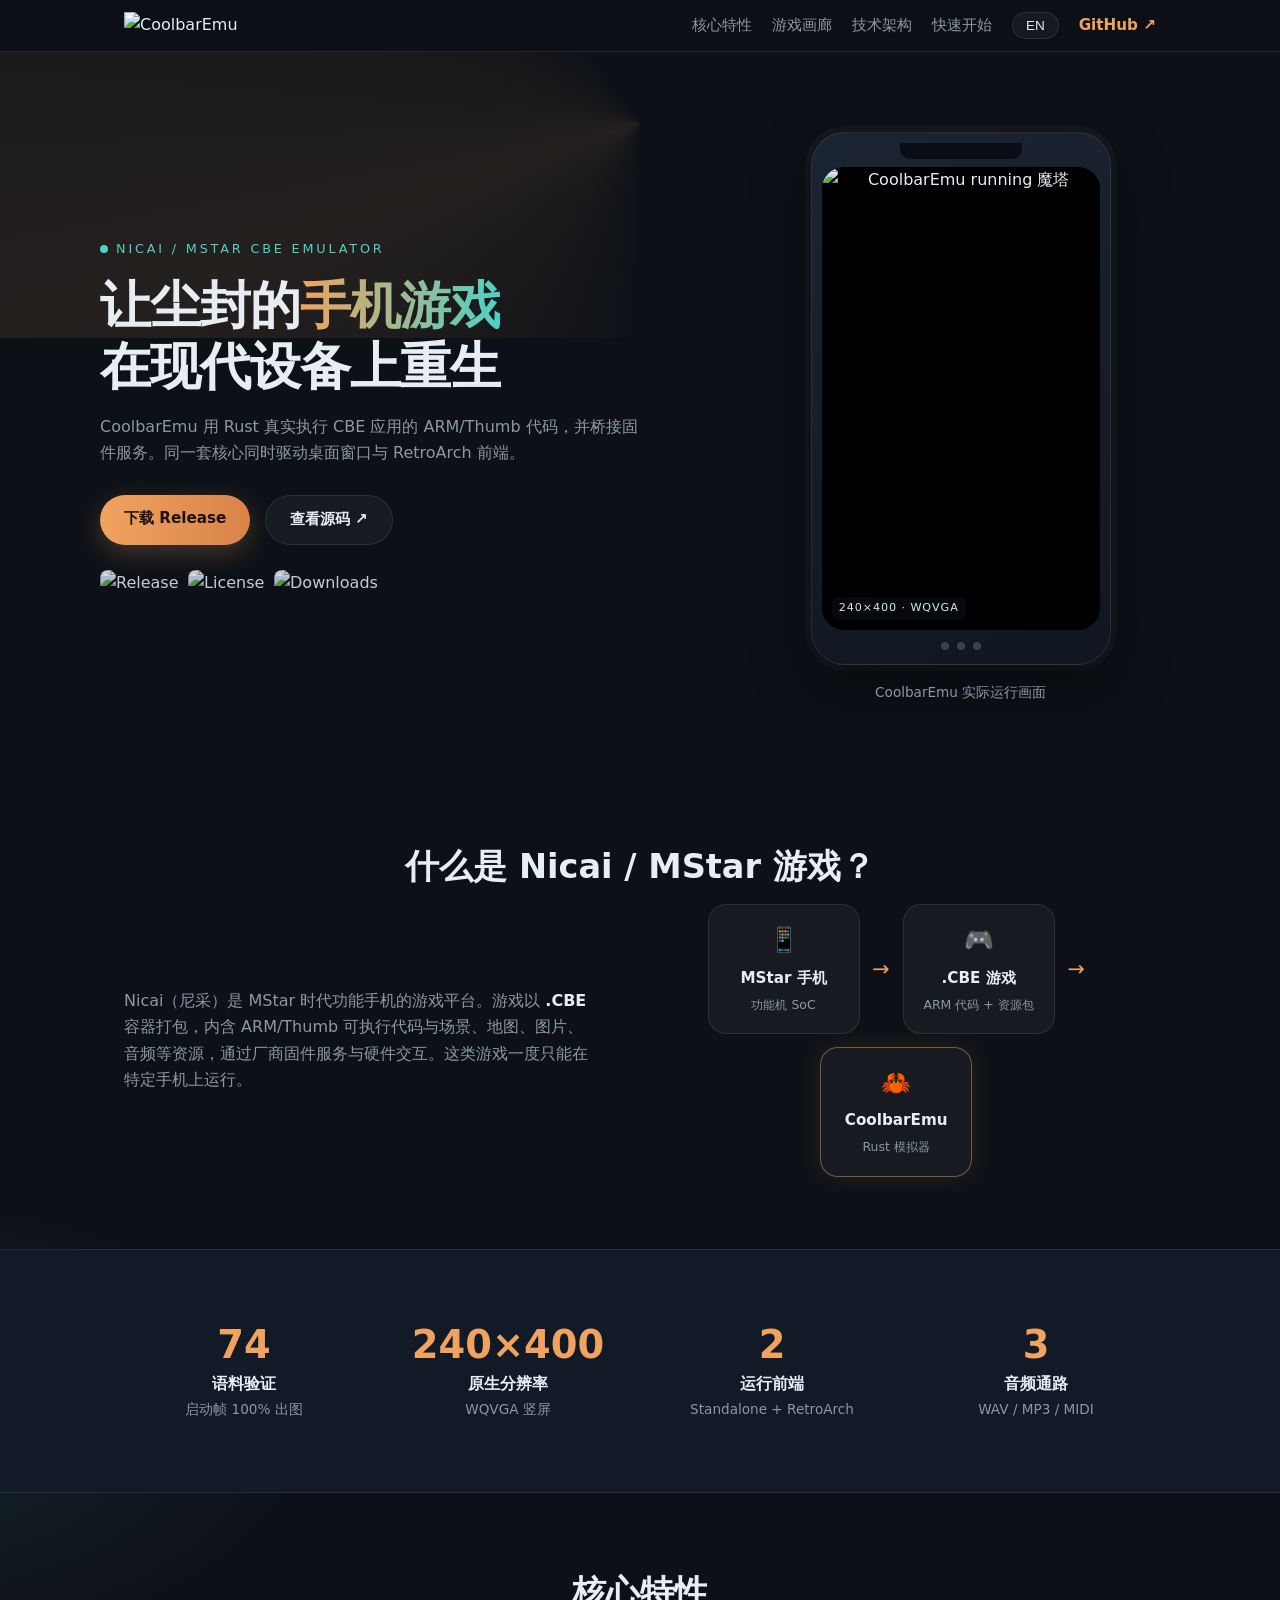
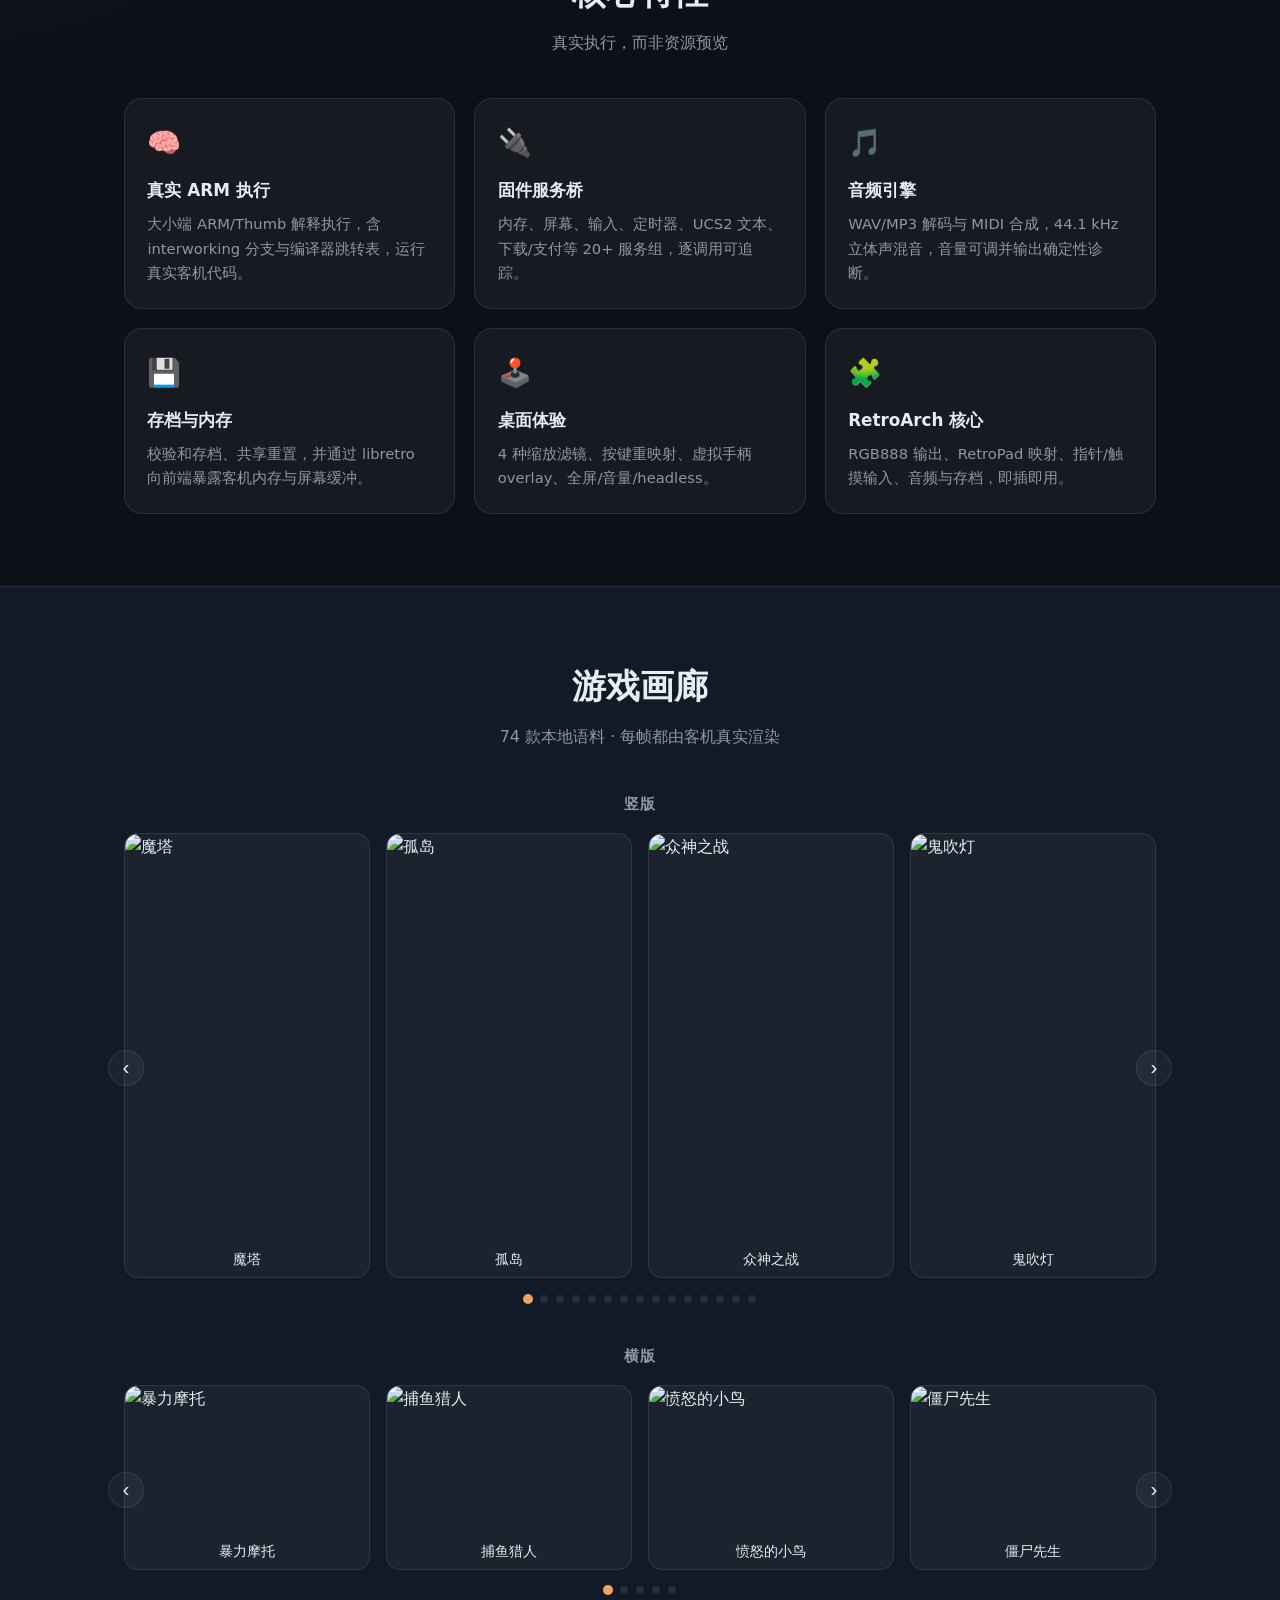
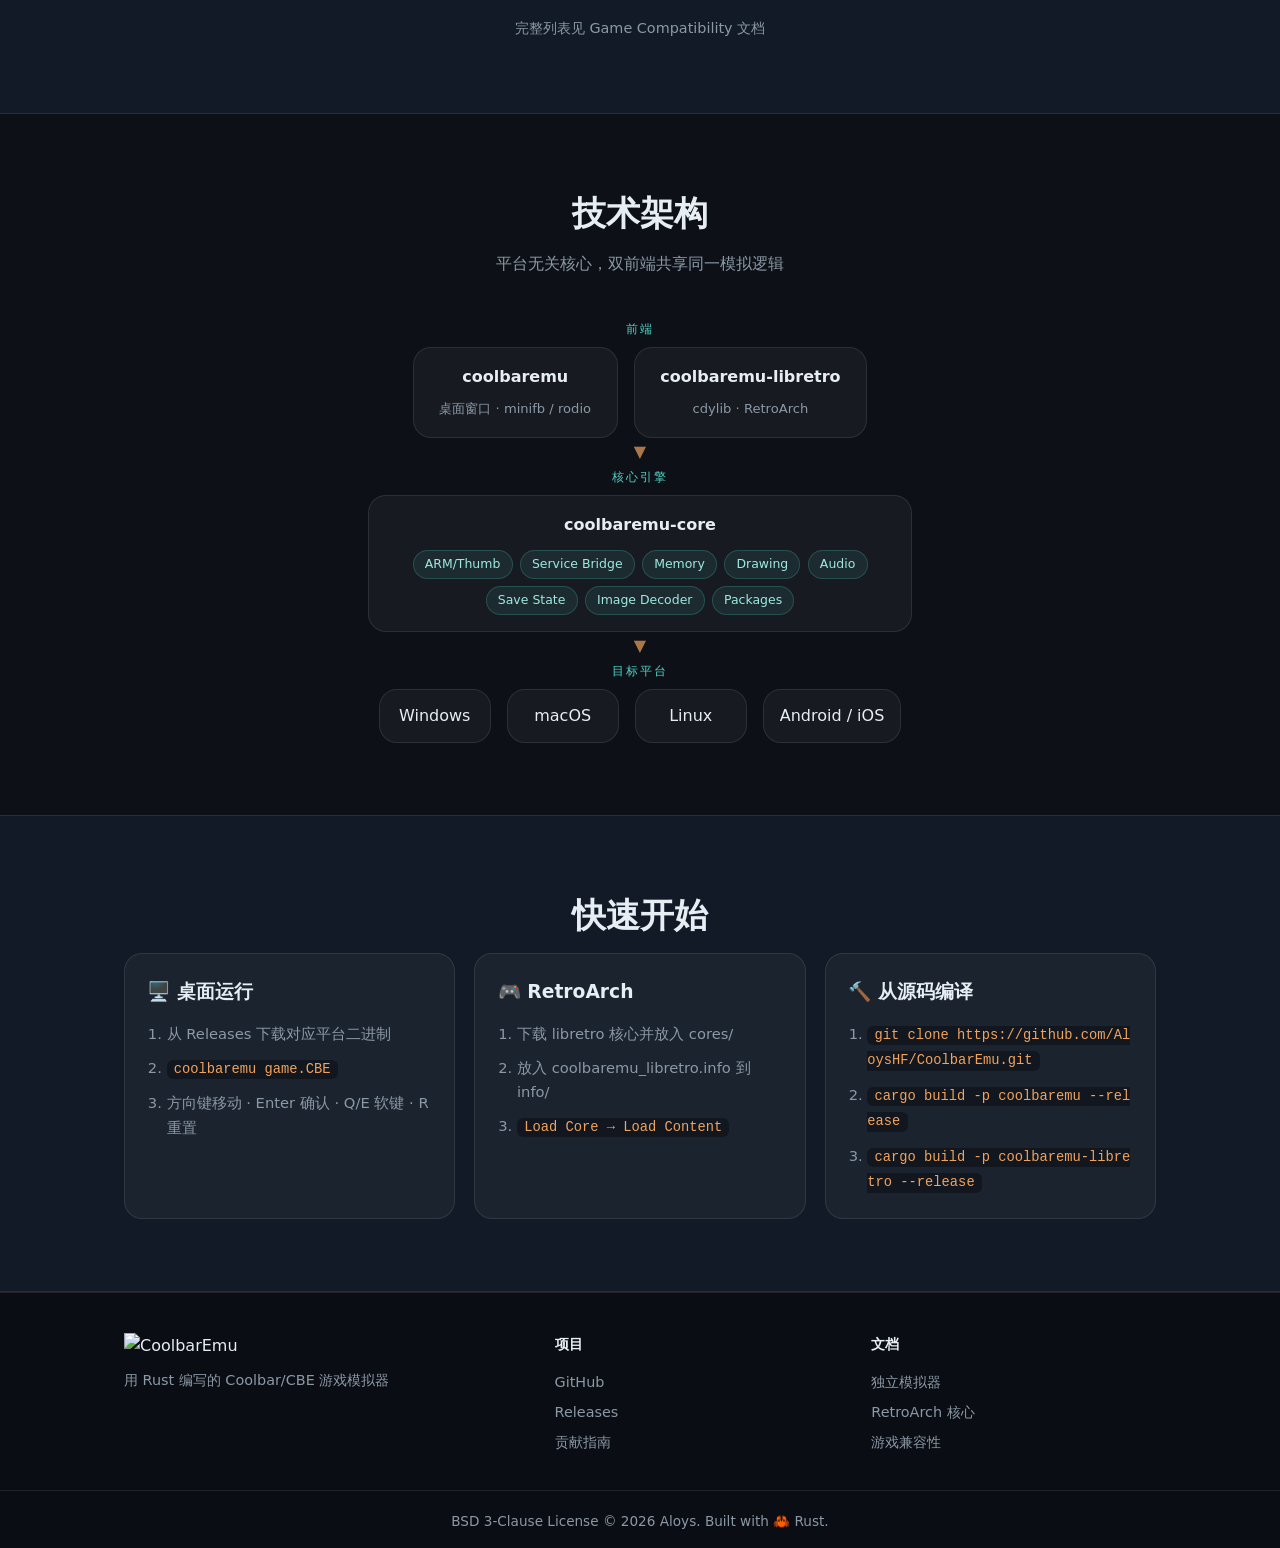
==== site/index.html @ 6c8d3f34 "Rename emulator crates, runtime identifiers and build artifacts" ====
<!DOCTYPE html>
<html lang="zh-CN">
<head>
  <meta charset="UTF-8">
  <meta name="viewport" content="width=device-width, initial-scale=1.0">
  <title>CoolbarEmu — 让 MStar 手机游戏在桌面重生</title>
  <meta name="description" content="用 Rust 编写的 Coolbar/CBE 手机游戏模拟器，真实执行 ARM/Thumb 客机代码，支持 74 款本地语料、双前端与音频。">
  <link rel="icon" type="image/png" href="res/logo.png">
  <link rel="stylesheet" href="css/style.css">
</head>
<body>

  <!-- ====== NAV ====== -->
  <nav id="navbar">
    <div class="nav-inner">
      <a href="#top" class="nav-brand">
        <img src="res/logo-banner.png" alt="CoolbarEmu" height="28">
      </a>
      <div class="nav-links">
        <a href="#features" data-i18n="nav.features">核心特性</a>
        <a href="#gallery" data-i18n="nav.gallery">游戏画廊</a>
        <a href="#architecture" data-i18n="nav.arch">技术架构</a>
        <a href="#quickstart" data-i18n="nav.quickstart">快速开始</a>
        <button id="lang-toggle" class="lang-toggle" aria-label="Switch language">EN</button>
        <a class="nav-github" href="https://github.com/AloysHF/CoolbarEmu" target="_blank" rel="noopener">GitHub ↗</a>
      </div>
      <button class="nav-burger" aria-label="Toggle menu"><span></span><span></span></button>
    </div>
  </nav>

  <!-- ====== HERO ====== -->
  <section id="top" class="hero">
    <div class="hero-glow" aria-hidden="true"></div>
    <div class="hero-grid">
      <div class="hero-copy">
        <p class="eyebrow"><span class="pulse"></span> NICAI / MSTAR CBE EMULATOR</p>
        <h1 data-i18n="hero.title">让尘封的<span class="accent">手机游戏</span><br>在现代设备上重生</h1>
        <p class="lead" data-i18n="hero.lead">
          CoolbarEmu 用 Rust 真实执行 CBE 应用的 ARM/Thumb 代码，并桥接固件服务。
          同一套核心同时驱动桌面窗口与 RetroArch 前端。
        </p>
        <div class="hero-actions">
          <a class="button primary" href="https://github.com/AloysHF/CoolbarEmu/releases/latest" target="_blank" rel="noopener" data-i18n="hero.download">下载 Release</a>
          <a class="button secondary" href="https://github.com/AloysHF/CoolbarEmu" target="_blank" rel="noopener" data-i18n="hero.source">查看源码 ↗</a>
        </div>
        <div class="hero-badges">
          <img src="https://img.shields.io/github/v/release/AloysHF/CoolbarEmu?style=for-the-badge" alt="Release">
          <img src="https://img.shields.io/badge/license-BSD%203--Clause-blue?style=for-the-badge" alt="License">
          <img src="https://img.shields.io/github/downloads/AloysHF/CoolbarEmu/total?style=for-the-badge&label=downloads" alt="Downloads">
        </div>
      </div>
      <div class="hero-phone" aria-label="Emulator screenshot">
        <div class="phone-shell">
          <div class="phone-notch"></div>
          <div class="phone-screen">
            <img id="hero-shot" src="" alt="CoolbarEmu running a game">
            <span class="screen-tag">240×400 · WQVGA</span>
          </div>
          <div class="phone-keys"><i></i><i></i><i></i></div>
        </div>
        <p class="phone-note" data-i18n="hero.note">CoolbarEmu 实际运行画面</p>
      </div>
    </div>
  </section>

  <!-- ====== ABOUT ====== -->
  <section id="about" class="section">
    <div class="container">
      <h2 class="section-title" data-i18n="about.title">什么是 Nicai / MStar 游戏？</h2>
      <div class="about-grid">
        <p class="about-text" data-i18n="about.p1">
          Nicai（尼采）是 MStar 时代功能手机的游戏平台。游戏以 <strong>.CBE</strong>
          容器打包，内含 ARM/Thumb 可执行代码与场景、地图、图片、音频等资源，
          通过厂商固件服务与硬件交互。这类游戏一度只能在特定手机上运行。
        </p>
        <div class="about-flow">
          <div class="flow-node"><span>📱</span><b>MStar 手机</b><small>功能机 SoC</small></div>
          <div class="flow-arrow">→</div>
          <div class="flow-node"><span>🎮</span><b>.CBE 游戏</b><small>ARM 代码 + 资源包</small></div>
          <div class="flow-arrow">→</div>
          <div class="flow-node highlight"><span>🦀</span><b>CoolbarEmu</b><small>Rust 模拟器</small></div>
        </div>
      </div>
    </div>
  </section>

  <!-- ====== STATS ====== -->
  <section id="stats" class="section section-alt">
    <div class="container stats-grid">
      <div class="stat">
        <div class="stat-num" data-count="74">0</div>
        <div class="stat-label" data-i18n="stats.games">语料验证</div>
        <div class="stat-sub" data-i18n="stats.gamesSub">启动帧 100% 出图</div>
      </div>
      <div class="stat">
        <div class="stat-num" data-count="240" data-suffix="×400">0</div>
        <div class="stat-label" data-i18n="stats.display">原生分辨率</div>
        <div class="stat-sub" data-i18n="stats.displaySub">WQVGA 竖屏</div>
      </div>
      <div class="stat">
        <div class="stat-num" data-count="2">0</div>
        <div class="stat-label" data-i18n="stats.frontends">运行前端</div>
        <div class="stat-sub" data-i18n="stats.frontendsSub">Standalone + RetroArch</div>
      </div>
      <div class="stat">
        <div class="stat-num" data-count="3">0</div>
        <div class="stat-label" data-i18n="stats.audio">音频通路</div>
        <div class="stat-sub" data-i18n="stats.audioSub">WAV / MP3 / MIDI</div>
      </div>
    </div>
  </section>

  <!-- ====== FEATURES ====== -->
  <section id="features" class="section">
    <div class="container">
      <h2 class="section-title" data-i18n="features.title">核心特性</h2>
      <p class="section-sub" data-i18n="features.sub">真实执行，而非资源预览</p>
      <div class="features-grid">
        <article class="feature-card">
          <div class="feature-icon">🧠</div>
          <h3 data-i18n="features.cpu">真实 ARM 执行</h3>
          <p data-i18n="features.cpuDesc">大小端 ARM/Thumb 解释执行，含 interworking 分支与编译器跳转表，运行真实客机代码。</p>
        </article>
        <article class="feature-card">
          <div class="feature-icon">🔌</div>
          <h3 data-i18n="features.bridge">固件服务桥</h3>
          <p data-i18n="features.bridgeDesc">内存、屏幕、输入、定时器、UCS2 文本、下载/支付等 20+ 服务组，逐调用可追踪。</p>
        </article>
        <article class="feature-card">
          <div class="feature-icon">🎵</div>
          <h3 data-i18n="features.audio">音频引擎</h3>
          <p data-i18n="features.audioDesc">WAV/MP3 解码与 MIDI 合成，44.1 kHz 立体声混音，音量可调并输出确定性诊断。</p>
        </article>
        <article class="feature-card">
          <div class="feature-icon">💾</div>
          <h3 data-i18n="features.savestate">存档与内存</h3>
          <p data-i18n="features.savestateDesc">校验和存档、共享重置，并通过 libretro 向前端暴露客机内存与屏幕缓冲。</p>
        </article>
        <article class="feature-card">
          <div class="feature-icon">🕹️</div>
          <h3 data-i18n="features.frontend">桌面体验</h3>
          <p data-i18n="features.frontendDesc">4 种缩放滤镜、按键重映射、虚拟手柄 overlay、全屏/音量/headless。</p>
        </article>
        <article class="feature-card">
          <div class="feature-icon">🧩</div>
          <h3 data-i18n="features.libretro">RetroArch 核心</h3>
          <p data-i18n="features.libretroDesc">RGB888 输出、RetroPad 映射、指针/触摸输入、音频与存档，即插即用。</p>
        </article>
      </div>
    </div>
  </section>

  <!-- ====== GALLERY ====== -->
  <section id="gallery" class="section section-alt">
    <div class="container">
      <h2 class="section-title" data-i18n="gallery.title">游戏画廊</h2>
      <p class="section-sub" data-i18n="gallery.sub">74 款本地语料 · 每帧都由客机真实渲染</p>
      <div id="gallery-grid" class="gallery-groups"></div>
      <p class="gallery-more" data-i18n="gallery.more">完整列表见 Game Compatibility 文档</p>
    </div>
  </section>

  <!-- ====== ARCHITECTURE ====== -->
  <section id="architecture" class="section">
    <div class="container">
      <h2 class="section-title" data-i18n="arch.title">技术架构</h2>
      <p class="section-sub" data-i18n="arch.sub">平台无关核心，双前端共享同一模拟逻辑</p>
      <div class="arch-diagram">
        <div class="arch-layer">
          <div class="arch-label" data-i18n="arch.frontends">前端</div>
          <div class="arch-boxes">
            <div class="arch-box"><strong>coolbaremu</strong><small data-i18n="arch.standalone">桌面窗口 · minifb / rodio</small></div>
            <div class="arch-box"><strong>coolbaremu-libretro</strong><small data-i18n="arch.libretro">cdylib · RetroArch</small></div>
          </div>
        </div>
        <div class="arch-connector">▼</div>
        <div class="arch-layer">
          <div class="arch-label" data-i18n="arch.core">核心引擎</div>
          <div class="arch-box core-box">
            <strong>coolbaremu-core</strong>
            <div class="core-modules">
              <span>ARM/Thumb</span><span>Service Bridge</span><span>Memory</span>
              <span>Drawing</span><span>Audio</span><span>Save State</span>
              <span>Image Decoder</span><span>Packages</span>
            </div>
          </div>
        </div>
        <div class="arch-connector">▼</div>
        <div class="arch-layer">
          <div class="arch-label" data-i18n="arch.platforms">目标平台</div>
          <div class="arch-boxes">
            <div class="arch-box small">Windows</div>
            <div class="arch-box small">macOS</div>
            <div class="arch-box small">Linux</div>
            <div class="arch-box small">Android / iOS</div>
          </div>
        </div>
      </div>
    </div>
  </section>

  <!-- ====== QUICKSTART ====== -->
  <section id="quickstart" class="section section-alt">
    <div class="container">
      <h2 class="section-title" data-i18n="qs.title">快速开始</h2>
      <div class="qs-grid">
        <article class="qs-card">
          <h3>🖥️ <span data-i18n="qs.standalone">桌面运行</span></h3>
          <ol>
            <li data-i18n="qs.s1">从 Releases 下载对应平台二进制</li>
            <li><code>coolbaremu game.CBE</code></li>
            <li data-i18n="qs.s3">方向键移动 · Enter 确认 · Q/E 软键 · R 重置</li>
          </ol>
        </article>
        <article class="qs-card">
          <h3>🎮 <span data-i18n="qs.retro">RetroArch</span></h3>
          <ol>
            <li data-i18n="qs.r1">下载 libretro 核心并放入 cores/</li>
            <li data-i18n="qs.r2">放入 coolbaremu_libretro.info 到 info/</li>
            <li><code>Load Core → Load Content</code></li>
          </ol>
        </article>
        <article class="qs-card">
          <h3>🔨 <span data-i18n="qs.build">从源码编译</span></h3>
          <ol>
            <li><code>git clone https://github.com/AloysHF/CoolbarEmu.git</code></li>
            <li><code>cargo build -p coolbaremu --release</code></li>
            <li><code>cargo build -p coolbaremu-libretro --release</code></li>
          </ol>
        </article>
      </div>
    </div>
  </section>

  <!-- ====== FOOTER ====== -->
  <footer>
    <div class="container footer-grid">
      <div class="footer-brand">
        <img src="res/logo-banner.png" alt="CoolbarEmu" height="28">
        <p data-i18n="footer.desc">用 Rust 编写的 Coolbar/CBE 游戏模拟器</p>
      </div>
      <div class="footer-col">
        <h4 data-i18n="footer.project">项目</h4>
        <a href="https://github.com/AloysHF/CoolbarEmu" target="_blank" rel="noopener">GitHub</a>
        <a href="https://github.com/AloysHF/CoolbarEmu/releases" target="_blank" rel="noopener">Releases</a>
        <a href="https://github.com/AloysHF/CoolbarEmu/blob/master/docs/CONTRIBUTING.md" target="_blank" rel="noopener" data-i18n="footer.contrib">贡献指南</a>
      </div>
      <div class="footer-col">
        <h4 data-i18n="footer.docs">文档</h4>
        <a href="https://github.com/AloysHF/CoolbarEmu/blob/master/docs/Standalone-Emulator.md" target="_blank" rel="noopener" data-i18n="footer.standalone">独立模拟器</a>
        <a href="https://github.com/AloysHF/CoolbarEmu/blob/master/docs/RetroArch-Core.md" target="_blank" rel="noopener" data-i18n="footer.retro">RetroArch 核心</a>
        <a href="https://github.com/AloysHF/CoolbarEmu/blob/master/docs/Game-Compatibility.md" target="_blank" rel="noopener" data-i18n="footer.gamelist">游戏兼容性</a>
      </div>
    </div>
    <div class="footer-bottom">
      <p>BSD 3-Clause License © 2026 Aloys. Built with 🦀 Rust.</p>
    </div>
  </footer>

  <script src="js/main.js"></script>
</body>
</html>
---- site/css/style.css ----
/* CoolbarEmu site — dark amber/teal glassmorphism theme. */

:root {
  --bg: #0d1117;
  --bg-alt: #111a26;
  --panel: rgba(255, 255, 255, 0.045);
  --panel-border: rgba(255, 255, 255, 0.09);
  --text: #e6edf3;
  --muted: #8b98a5;
  --amber: #f0a35e;
  --teal: #4fd1c5;
  --accent: var(--amber);
  --radius: 18px;
  --max: 1080px;
}

* {
  margin: 0;
  padding: 0;
  box-sizing: border-box;
}

html {
  scroll-behavior: smooth;
}

body {
  font-family: "Segoe UI", "PingFang SC", "Microsoft YaHei", system-ui, sans-serif;
  background:
    radial-gradient(900px 480px at 85% -10%, rgba(240, 163, 94, 0.12), transparent 60%),
    radial-gradient(800px 420px at -10% 30%, rgba(79, 209, 197, 0.10), transparent 55%),
    var(--bg);
  color: var(--text);
  line-height: 1.65;
}

a {
  color: inherit;
  text-decoration: none;
}

img {
  max-width: 100%;
}

.container {
  max-width: var(--max);
  margin: 0 auto;
  padding: 0 1.5rem;
}

/* ====== NAV ====== */

nav {
  position: sticky;
  top: 0;
  z-index: 50;
  backdrop-filter: blur(14px);
  background: rgba(13, 17, 23, 0.72);
  border-bottom: 1px solid var(--panel-border);
}

.nav-inner {
  max-width: var(--max);
  margin: 0 auto;
  padding: 0.75rem 1.5rem;
  display: flex;
  align-items: center;
  gap: 1.5rem;
}

.nav-links {
  display: flex;
  align-items: center;
  gap: 1.25rem;
  margin-left: auto;
  font-size: 0.95rem;
}

.nav-links a {
  color: var(--muted);
  transition: color 0.2s;
}

.nav-links a:hover {
  color: var(--text);
}

.lang-toggle {
  background: var(--panel);
  border: 1px solid var(--panel-border);
  color: var(--text);
  border-radius: 999px;
  padding: 0.3rem 0.8rem;
  cursor: pointer;
  font-size: 0.85rem;
}

.nav-github {
  color: var(--amber) !important;
  font-weight: 600;
}

.nav-burger {
  display: none;
  background: none;
  border: 0;
  cursor: pointer;
}

.nav-burger span {
  display: block;
  width: 20px;
  height: 2px;
  background: var(--text);
  margin: 4px 0;
}

/* ====== HERO ====== */

.hero {
  position: relative;
  overflow: hidden;
  padding: 5rem 1.5rem 4rem;
}

.hero-glow {
  position: absolute;
  inset: -20% -10% auto;
  height: 60%;
  background: conic-gradient(from 180deg, transparent, rgba(240, 163, 94, 0.10), transparent 40%);
  pointer-events: none;
}

.hero-grid {
  position: relative;
  max-width: var(--max);
  margin: 0 auto;
  display: grid;
  grid-template-columns: 1.15fr 0.85fr;
  gap: 3rem;
  align-items: center;
}

.eyebrow {
  display: flex;
  align-items: center;
  gap: 0.5rem;
  font-size: 0.8rem;
  letter-spacing: 0.22em;
  color: var(--teal);
  margin-bottom: 1rem;
}

.pulse {
  width: 8px;
  height: 8px;
  border-radius: 50%;
  background: var(--teal);
  box-shadow: 0 0 0 0 rgba(79, 209, 197, 0.5);
  animation: pulse 2s infinite;
}

@keyframes pulse {
  70% { box-shadow: 0 0 0 9px rgba(79, 209, 197, 0); }
  100% { box-shadow: 0 0 0 0 rgba(79, 209, 197, 0); }
}

.hero h1 {
  font-size: clamp(2rem, 4.6vw, 3.2rem);
  line-height: 1.18;
  letter-spacing: -0.02em;
  margin-bottom: 1.1rem;
}

.accent {
  background: linear-gradient(90deg, var(--amber), var(--teal));
  -webkit-background-clip: text;
  background-clip: text;
  color: transparent;
}

.lead {
  color: var(--muted);
  max-width: 34rem;
  margin-bottom: 1.8rem;
}

.hero-actions {
  display: flex;
  gap: 0.9rem;
  flex-wrap: wrap;
  margin-bottom: 1.6rem;
}

.button {
  display: inline-block;
  padding: 0.7rem 1.5rem;
  border-radius: 999px;
  font-weight: 600;
  font-size: 0.95rem;
  transition: transform 0.15s, box-shadow 0.2s;
}

.button:hover {
  transform: translateY(-2px);
}

.button.primary {
  background: linear-gradient(90deg, var(--amber), #d9834a);
  color: #1a120b;
  box-shadow: 0 8px 26px rgba(240, 163, 94, 0.25);
}

.button.secondary {
  border: 1px solid var(--panel-border);
  background: var(--panel);
}

.hero-badges {
  display: flex;
  gap: 0.6rem;
  flex-wrap: wrap;
  opacity: 0.85;
}

.hero-badges img {
  border-radius: 8px;
}

/* Phone mockup */

.hero-phone {
  text-align: center;
}

.phone-shell {
  width: min(300px, 78vw);
  margin: 0 auto;
  border-radius: 34px;
  border: 1px solid var(--panel-border);
  background: linear-gradient(160deg, #1b2431, #10161f);
  padding: 10px;
  box-shadow: 0 24px 60px rgba(0, 0, 0, 0.45), 0 0 0 6px rgba(255, 255, 255, 0.03);
}

.phone-notch {
  width: 44%;
  height: 16px;
  border-radius: 0 0 10px 10px;
  background: #0a0e14;
  margin: 0 auto 8px;
}

.phone-screen {
  position: relative;
  border-radius: 22px;
  overflow: hidden;
  aspect-ratio: 240 / 400;
  background: #000;
}

.phone-screen img {
  width: 100%;
  height: 100%;
  object-fit: cover;
  display: block;
}

.screen-tag {
  position: absolute;
  left: 10px;
  bottom: 10px;
  font-size: 0.7rem;
  color: #cfe8e4;
  background: rgba(10, 14, 20, 0.7);
  border-radius: 6px;
  padding: 2px 7px;
  letter-spacing: 0.08em;
}

.phone-keys {
  display: flex;
  justify-content: center;
  gap: 8px;
  padding: 12px 0 4px;
}

.phone-keys i {
  width: 8px;
  height: 8px;
  border-radius: 50%;
  background: #39424f;
}

.phone-note {
  margin-top: 1rem;
  color: var(--muted);
  font-size: 0.85rem;
}

/* ====== SECTIONS ====== */

.section {
  padding: 4.5rem 0;
}

.section-alt {
  background: var(--bg-alt);
  border-top: 1px solid var(--panel-border);
  border-bottom: 1px solid var(--panel-border);
}

.section-title {
  font-size: clamp(1.5rem, 3vw, 2.1rem);
  text-align: center;
  margin-bottom: 0.6rem;
}

.section-sub {
  text-align: center;
  color: var(--muted);
  margin-bottom: 2.6rem;
}

/* About */

.about-grid {
  display: grid;
  grid-template-columns: 1fr 1.1fr;
  gap: 2.5rem;
  align-items: center;
}

.about-text {
  color: var(--muted);
}

.about-text strong {
  color: var(--text);
}

.about-flow {
  display: flex;
  align-items: center;
  justify-content: center;
  gap: 0.8rem;
  flex-wrap: wrap;
}

.flow-node {
  background: var(--panel);
  border: 1px solid var(--panel-border);
  border-radius: var(--radius);
  padding: 1rem 1.2rem;
  text-align: center;
  min-width: 9.5rem;
}

.flow-node span {
  font-size: 1.5rem;
  display: block;
  margin-bottom: 0.3rem;
}

.flow-node b {
  display: block;
  font-size: 0.95rem;
}

.flow-node small {
  color: var(--muted);
  font-size: 0.78rem;
}

.flow-node.highlight {
  border-color: rgba(240, 163, 94, 0.45);
  box-shadow: 0 0 24px rgba(240, 163, 94, 0.12);
}

.flow-arrow {
  color: var(--amber);
  font-size: 1.3rem;
}

/* Stats */

.stats-grid {
  display: grid;
  grid-template-columns: repeat(4, 1fr);
  gap: 1.5rem;
  text-align: center;
}

.stat-num {
  font-size: 2.4rem;
  font-weight: 700;
  color: var(--amber);
  line-height: 1.2;
}

.stat-label {
  font-weight: 600;
  margin-top: 0.2rem;
}

.stat-sub {
  color: var(--muted);
  font-size: 0.85rem;
}

/* Features */

.features-grid {
  display: grid;
  grid-template-columns: repeat(3, 1fr);
  gap: 1.2rem;
}

.feature-card {
  background: var(--panel);
  border: 1px solid var(--panel-border);
  border-radius: var(--radius);
  padding: 1.4rem;
  transition: transform 0.18s, border-color 0.2s;
}

.feature-card:hover {
  transform: translateY(-4px);
  border-color: rgba(240, 163, 94, 0.4);
}

.feature-icon {
  font-size: 1.7rem;
  margin-bottom: 0.7rem;
}

.feature-card h3 {
  font-size: 1.05rem;
  margin-bottom: 0.45rem;
}

.feature-card p {
  color: var(--muted);
  font-size: 0.92rem;
}

/* Gallery */

.gallery-group + .gallery-group {
  margin-top: 2.6rem;
}

.gallery-group-title {
  text-align: center;
  color: var(--muted);
  font-size: 0.95rem;
  font-weight: 600;
  letter-spacing: 0.08em;
  margin-bottom: 1rem;
}

.carousel-wrapper {
  position: relative;
}

.carousel-viewport {
  overflow: hidden;
}

.carousel-track {
  display: flex;
  gap: 1rem;
  transition: transform 0.45s ease;
  will-change: transform;
}

.gallery-item {
  flex: 0 0 calc((100% - 3rem) / 4);
  border-radius: 14px;
  overflow: hidden;
  border: 1px solid var(--panel-border);
  background: var(--panel);
}

.gallery-item img {
  width: 100%;
  aspect-ratio: 240 / 400;
  object-fit: cover;
  display: block;
}

.gallery-item.landscape img {
  aspect-ratio: 400 / 240;
}

.gallery-item figcaption {
  padding: 0.45rem 0.7rem;
  font-size: 0.85rem;
  text-align: center;
  white-space: nowrap;
  overflow: hidden;
  text-overflow: ellipsis;
}

.carousel-btn {
  position: absolute;
  top: 50%;
  transform: translateY(-50%);
  z-index: 2;
  width: 36px;
  height: 36px;
  border-radius: 50%;
  border: 1px solid var(--panel-border);
  background: var(--panel);
  color: var(--text);
  font-size: 1.3rem;
  line-height: 1;
  cursor: pointer;
  transition: background 0.2s ease, color 0.2s ease, border-color 0.2s ease;
}

.carousel-btn:hover {
  background: var(--accent);
  color: #10151a;
  border-color: var(--accent);
}

.carousel-prev {
  left: -16px;
}

.carousel-next {
  right: -16px;
}

.carousel-dots {
  display: flex;
  justify-content: center;
  gap: 8px;
  margin-top: 1rem;
}

.carousel-dot {
  width: 8px;
  height: 8px;
  border-radius: 50%;
  background: var(--panel-border);
  cursor: pointer;
  transition: background 0.2s ease, transform 0.2s ease;
}

.carousel-dot.active {
  background: var(--accent);
  transform: scale(1.25);
}

.gallery-more {
  text-align: center;
  color: var(--muted);
  margin-top: 1.4rem;
  font-size: 0.9rem;
}

/* Architecture */

.arch-diagram {
  max-width: 44rem;
  margin: 0 auto;
  display: flex;
  flex-direction: column;
  align-items: center;
  gap: 0.4rem;
}

.arch-layer {
  width: 100%;
  text-align: center;
}

.arch-label {
  font-size: 0.78rem;
  letter-spacing: 0.18em;
  color: var(--teal);
  margin-bottom: 0.5rem;
}

.arch-boxes {
  display: flex;
  gap: 1rem;
  justify-content: center;
  flex-wrap: wrap;
}

.arch-box {
  background: var(--panel);
  border: 1px solid var(--panel-border);
  border-radius: var(--radius);
  padding: 1rem 1.6rem;
  min-width: 11rem;
}

.arch-box strong {
  display: block;
  margin-bottom: 0.25rem;
}

.arch-box small {
  color: var(--muted);
  font-size: 0.82rem;
}

.arch-box.small {
  min-width: 7rem;
  padding: 0.8rem 1rem;
}

.core-box {
  max-width: 34rem;
  margin: 0 auto;
}

.core-modules {
  display: flex;
  flex-wrap: wrap;
  gap: 0.45rem;
  justify-content: center;
  margin-top: 0.7rem;
}

.core-modules span {
  background: rgba(79, 209, 197, 0.09);
  border: 1px solid rgba(79, 209, 197, 0.22);
  color: #9fe8df;
  border-radius: 999px;
  font-size: 0.78rem;
  padding: 0.2rem 0.7rem;
}

.arch-connector {
  color: var(--amber);
  opacity: 0.7;
  line-height: 1;
}

/* Quickstart */

.qs-grid {
  display: grid;
  grid-template-columns: repeat(3, 1fr);
  gap: 1.2rem;
}

.qs-card {
  background: var(--panel);
  border: 1px solid var(--panel-border);
  border-radius: var(--radius);
  padding: 1.4rem;
}

.qs-card h3 {
  margin-bottom: 0.9rem;
}

.qs-card ol {
  padding-left: 1.2rem;
  color: var(--muted);
  font-size: 0.92rem;
  display: grid;
  gap: 0.6rem;
}

.qs-card code {
  background: rgba(0, 0, 0, 0.35);
  border-radius: 6px;
  padding: 0.15rem 0.45rem;
  color: var(--amber);
  font-size: 0.86rem;
  word-break: break-all;
}

/* Footer */

footer {
  background: #0a0e14;
  border-top: 1px solid var(--panel-border);
  padding: 2.5rem 0 1.5rem;
}

.footer-grid {
  display: grid;
  grid-template-columns: 1.4fr 1fr 1fr;
  gap: 2rem;
  margin-bottom: 2rem;
}

.footer-brand p {
  color: var(--muted);
  font-size: 0.9rem;
  margin-top: 0.6rem;
}

.footer-col h4 {
  font-size: 0.9rem;
  margin-bottom: 0.7rem;
}

.footer-col a {
  display: block;
  color: var(--muted);
  font-size: 0.9rem;
  padding: 0.2rem 0;
  transition: color 0.2s;
}

.footer-col a:hover {
  color: var(--amber);
}

.footer-bottom {
  text-align: center;
  color: var(--muted);
  font-size: 0.85rem;
  border-top: 1px solid var(--panel-border);
  padding-top: 1.2rem;
}

/* Reveal on scroll */

.reveal {
  opacity: 0;
  transform: translateY(18px);
  transition: opacity 0.6s ease, transform 0.6s ease;
}

.reveal.visible {
  opacity: 1;
  transform: none;
}

/* Responsive */

@media (max-width: 900px) {
  .hero-grid,
  .about-grid {
    grid-template-columns: 1fr;
  }

  .features-grid,
  .qs-grid,
  .stats-grid {
    grid-template-columns: repeat(2, 1fr);
  }
}

@media (max-width: 620px) {
  .nav-links {
    display: none;
  }

  .nav-burger {
    display: block;
    margin-left: auto;
  }

  .nav-links.open {
    display: flex;
    position: absolute;
    top: 100%;
    left: 0;
    right: 0;
    flex-direction: column;
    align-items: flex-start;
    background: rgba(13, 17, 23, 0.97);
    border-bottom: 1px solid var(--panel-border);
    padding: 1rem 1.5rem;
  }

  .features-grid,
  .qs-grid,
  .stats-grid,
  .footer-grid {
    grid-template-columns: 1fr;
  }
}

@media (max-width: 768px) {
  .gallery-item {
    flex: 0 0 calc((100% - 1rem) / 2);
  }
}

@media (max-width: 480px) {
  .gallery-item {
    flex: 0 0 100%;
  }
}
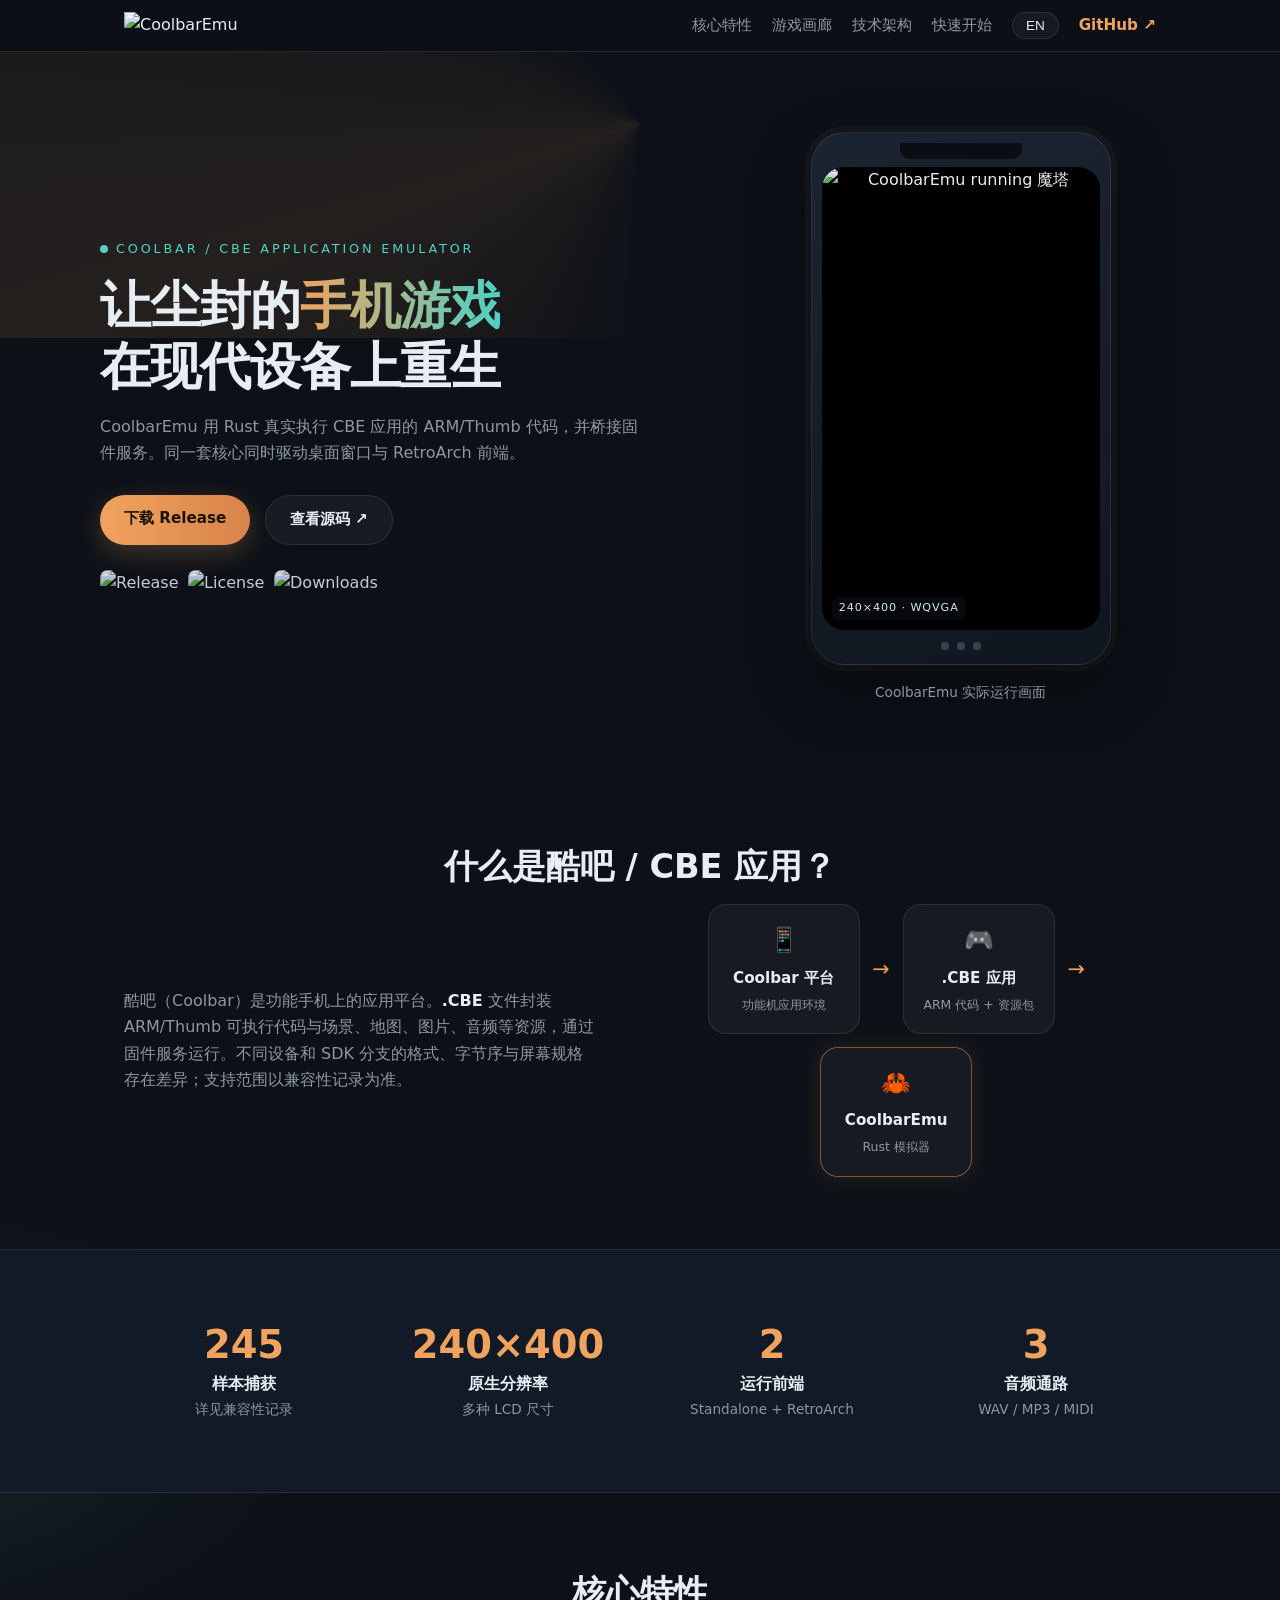
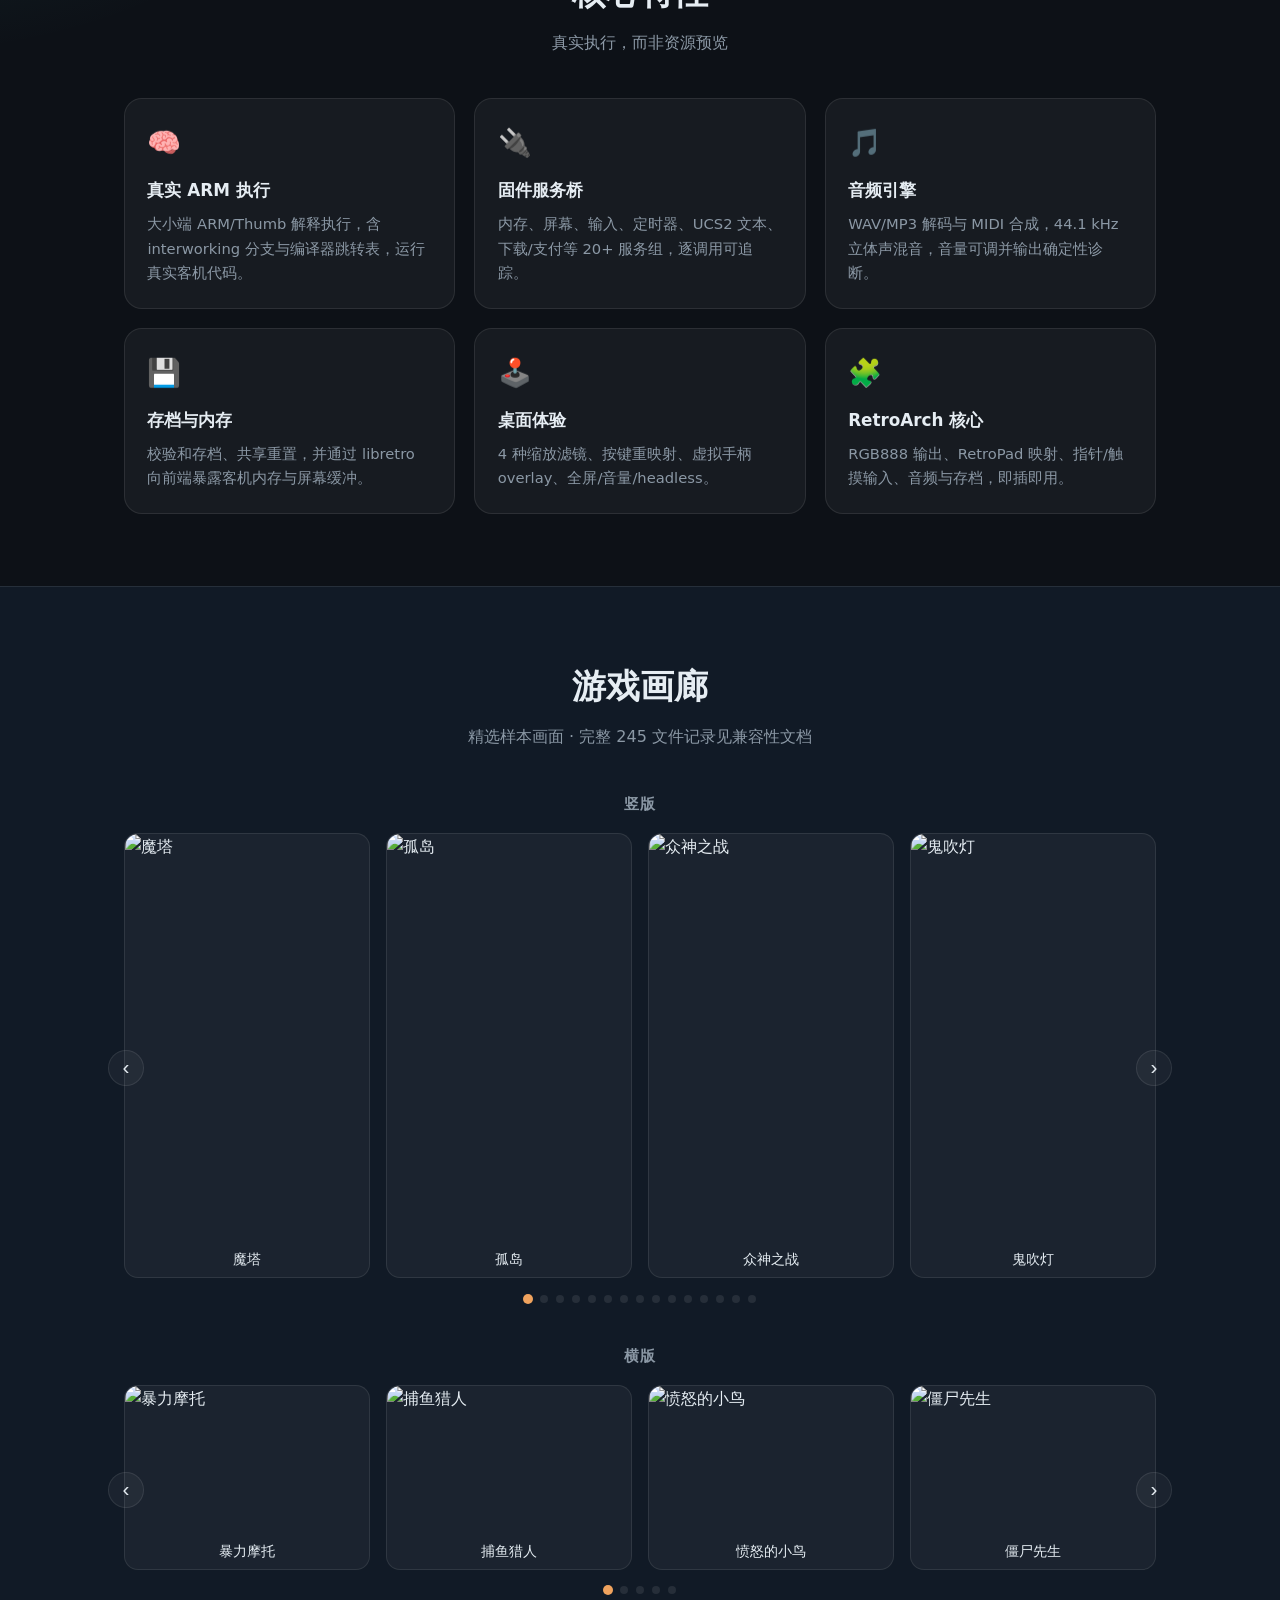
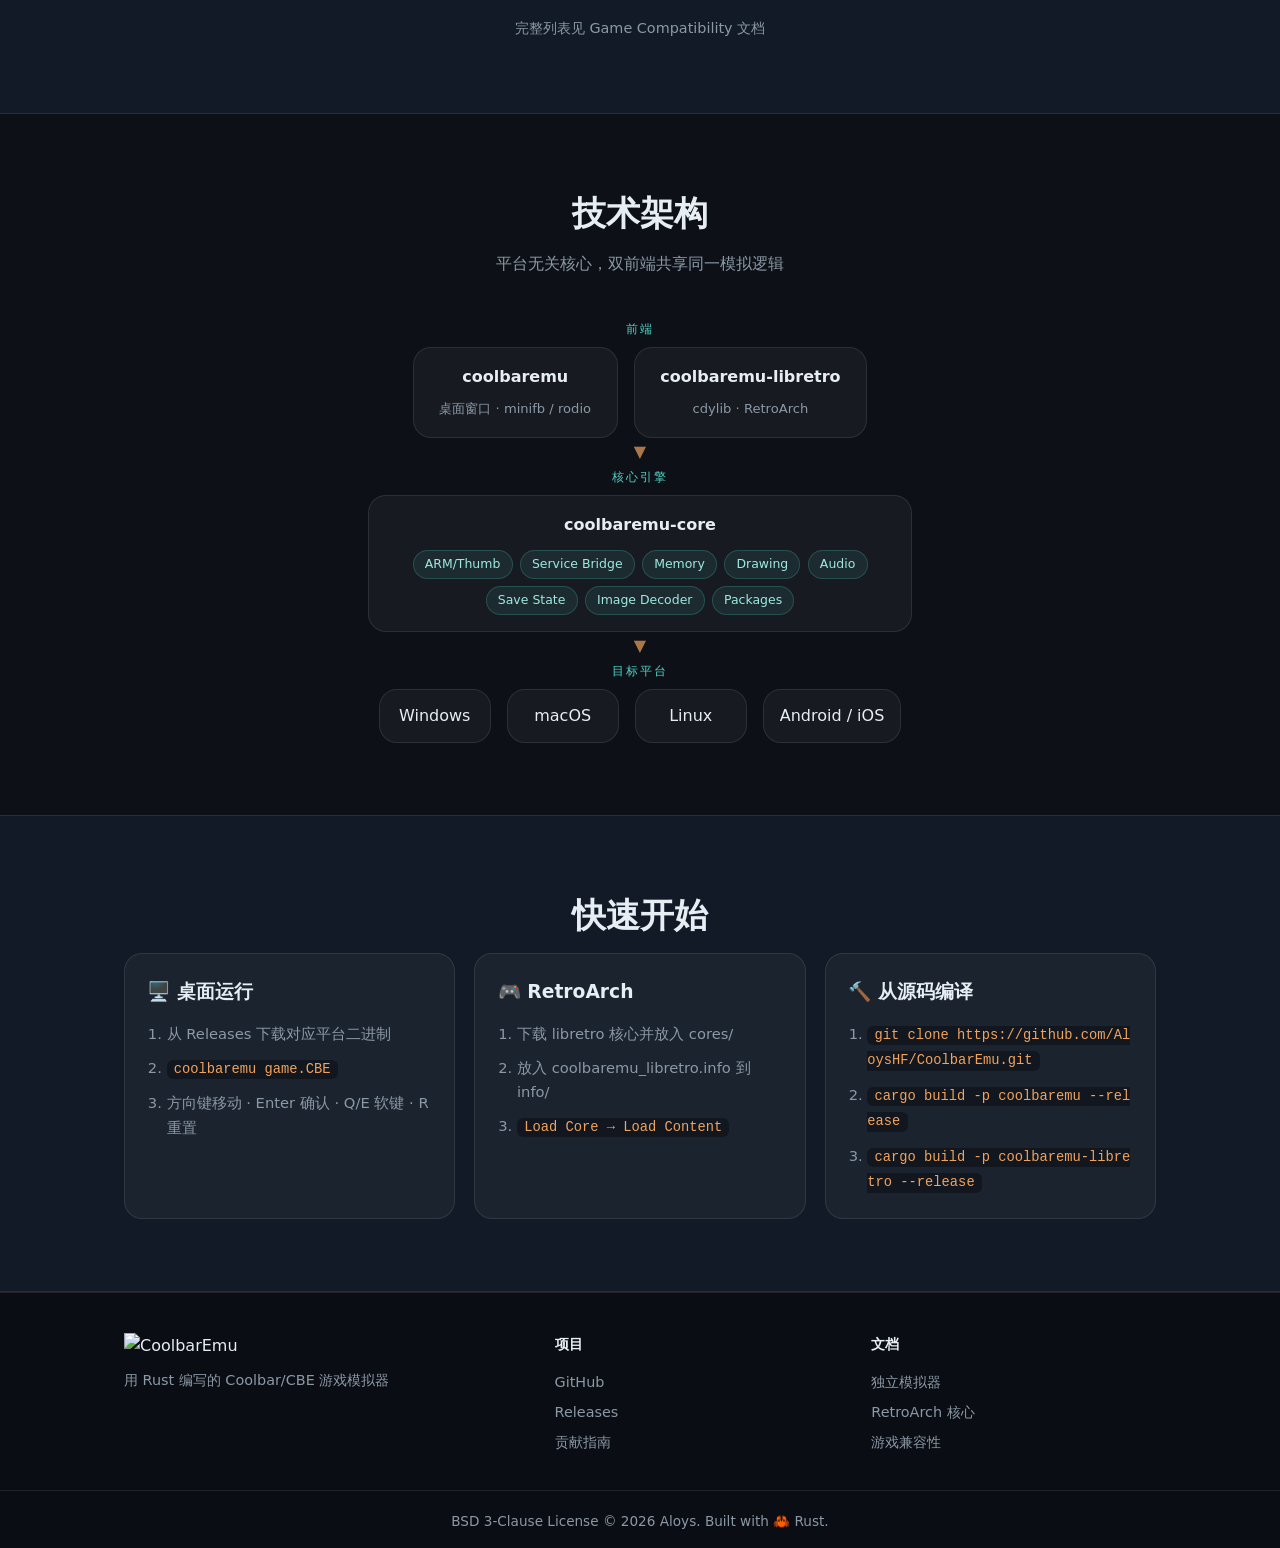
==== commit 94860520: "Align platform documentation, website and migration procedures" ====
--- a/site/index.html
+++ b/site/index.html
@@ -3,8 +3,8 @@
 <head>
   <meta charset="UTF-8">
   <meta name="viewport" content="width=device-width, initial-scale=1.0">
-  <title>CoolbarEmu — 让 MStar 手机游戏在桌面重生</title>
-  <meta name="description" content="用 Rust 编写的 Coolbar/CBE 手机游戏模拟器，真实执行 ARM/Thumb 客机代码，支持 74 款本地语料、双前端与音频。">
+  <title>CoolbarEmu — 让酷吧手机游戏在桌面重生</title>
+  <meta name="description" content="用 Rust 编写的 Coolbar/CBE 手机游戏模拟器，真实执行 ARM/Thumb 客机代码，提供 245 个样本的捕获记录、双前端与音频。">
   <link rel="icon" type="image/png" href="res/logo.png">
   <link rel="stylesheet" href="css/style.css">
 </head>
@@ -33,7 +33,7 @@
     <div class="hero-glow" aria-hidden="true"></div>
     <div class="hero-grid">
       <div class="hero-copy">
-        <p class="eyebrow"><span class="pulse"></span> NICAI / MSTAR CBE EMULATOR</p>
+        <p class="eyebrow"><span class="pulse"></span> COOLBAR / CBE APPLICATION EMULATOR</p>
         <h1 data-i18n="hero.title">让尘封的<span class="accent">手机游戏</span><br>在现代设备上重生</h1>
         <p class="lead" data-i18n="hero.lead">
           CoolbarEmu 用 Rust 真实执行 CBE 应用的 ARM/Thumb 代码，并桥接固件服务。
@@ -66,17 +66,15 @@
   <!-- ====== ABOUT ====== -->
   <section id="about" class="section">
     <div class="container">
-      <h2 class="section-title" data-i18n="about.title">什么是 Nicai / MStar 游戏？</h2>
+      <h2 class="section-title" data-i18n="about.title">什么是酷吧 / CBE 应用？</h2>
       <div class="about-grid">
         <p class="about-text" data-i18n="about.p1">
-          Nicai（尼采）是 MStar 时代功能手机的游戏平台。游戏以 <strong>.CBE</strong>
-          容器打包，内含 ARM/Thumb 可执行代码与场景、地图、图片、音频等资源，
-          通过厂商固件服务与硬件交互。这类游戏一度只能在特定手机上运行。
+          酷吧（Coolbar）是功能手机上的应用平台。<strong>.CBE</strong> 文件封装 ARM/Thumb 可执行代码与场景、地图、图片、音频等资源，通过固件服务运行。不同设备和 SDK 分支的格式、字节序与屏幕规格存在差异；支持范围以兼容性记录为准。
         </p>
         <div class="about-flow">
-          <div class="flow-node"><span>📱</span><b>MStar 手机</b><small>功能机 SoC</small></div>
+          <div class="flow-node"><span>📱</span><b>Coolbar 平台</b><small>功能机应用环境</small></div>
           <div class="flow-arrow">→</div>
-          <div class="flow-node"><span>🎮</span><b>.CBE 游戏</b><small>ARM 代码 + 资源包</small></div>
+          <div class="flow-node"><span>🎮</span><b>.CBE 应用</b><small>ARM 代码 + 资源包</small></div>
           <div class="flow-arrow">→</div>
           <div class="flow-node highlight"><span>🦀</span><b>CoolbarEmu</b><small>Rust 模拟器</small></div>
         </div>
@@ -88,14 +86,14 @@
   <section id="stats" class="section section-alt">
     <div class="container stats-grid">
       <div class="stat">
-        <div class="stat-num" data-count="74">0</div>
-        <div class="stat-label" data-i18n="stats.games">语料验证</div>
-        <div class="stat-sub" data-i18n="stats.gamesSub">启动帧 100% 出图</div>
+        <div class="stat-num" data-count="245">0</div>
+        <div class="stat-label" data-i18n="stats.games">样本捕获</div>
+        <div class="stat-sub" data-i18n="stats.gamesSub">详见兼容性记录</div>
       </div>
       <div class="stat">
         <div class="stat-num" data-count="240" data-suffix="×400">0</div>
         <div class="stat-label" data-i18n="stats.display">原生分辨率</div>
-        <div class="stat-sub" data-i18n="stats.displaySub">WQVGA 竖屏</div>
+        <div class="stat-sub" data-i18n="stats.displaySub">多种 LCD 尺寸</div>
       </div>
       <div class="stat">
         <div class="stat-num" data-count="2">0</div>
@@ -154,7 +152,7 @@
   <section id="gallery" class="section section-alt">
     <div class="container">
       <h2 class="section-title" data-i18n="gallery.title">游戏画廊</h2>
-      <p class="section-sub" data-i18n="gallery.sub">74 款本地语料 · 每帧都由客机真实渲染</p>
+      <p class="section-sub" data-i18n="gallery.sub">精选样本画面 · 完整 245 文件记录见兼容性文档</p>
       <div id="gallery-grid" class="gallery-groups"></div>
       <p class="gallery-more" data-i18n="gallery.more">完整列表见 Game Compatibility 文档</p>
     </div>
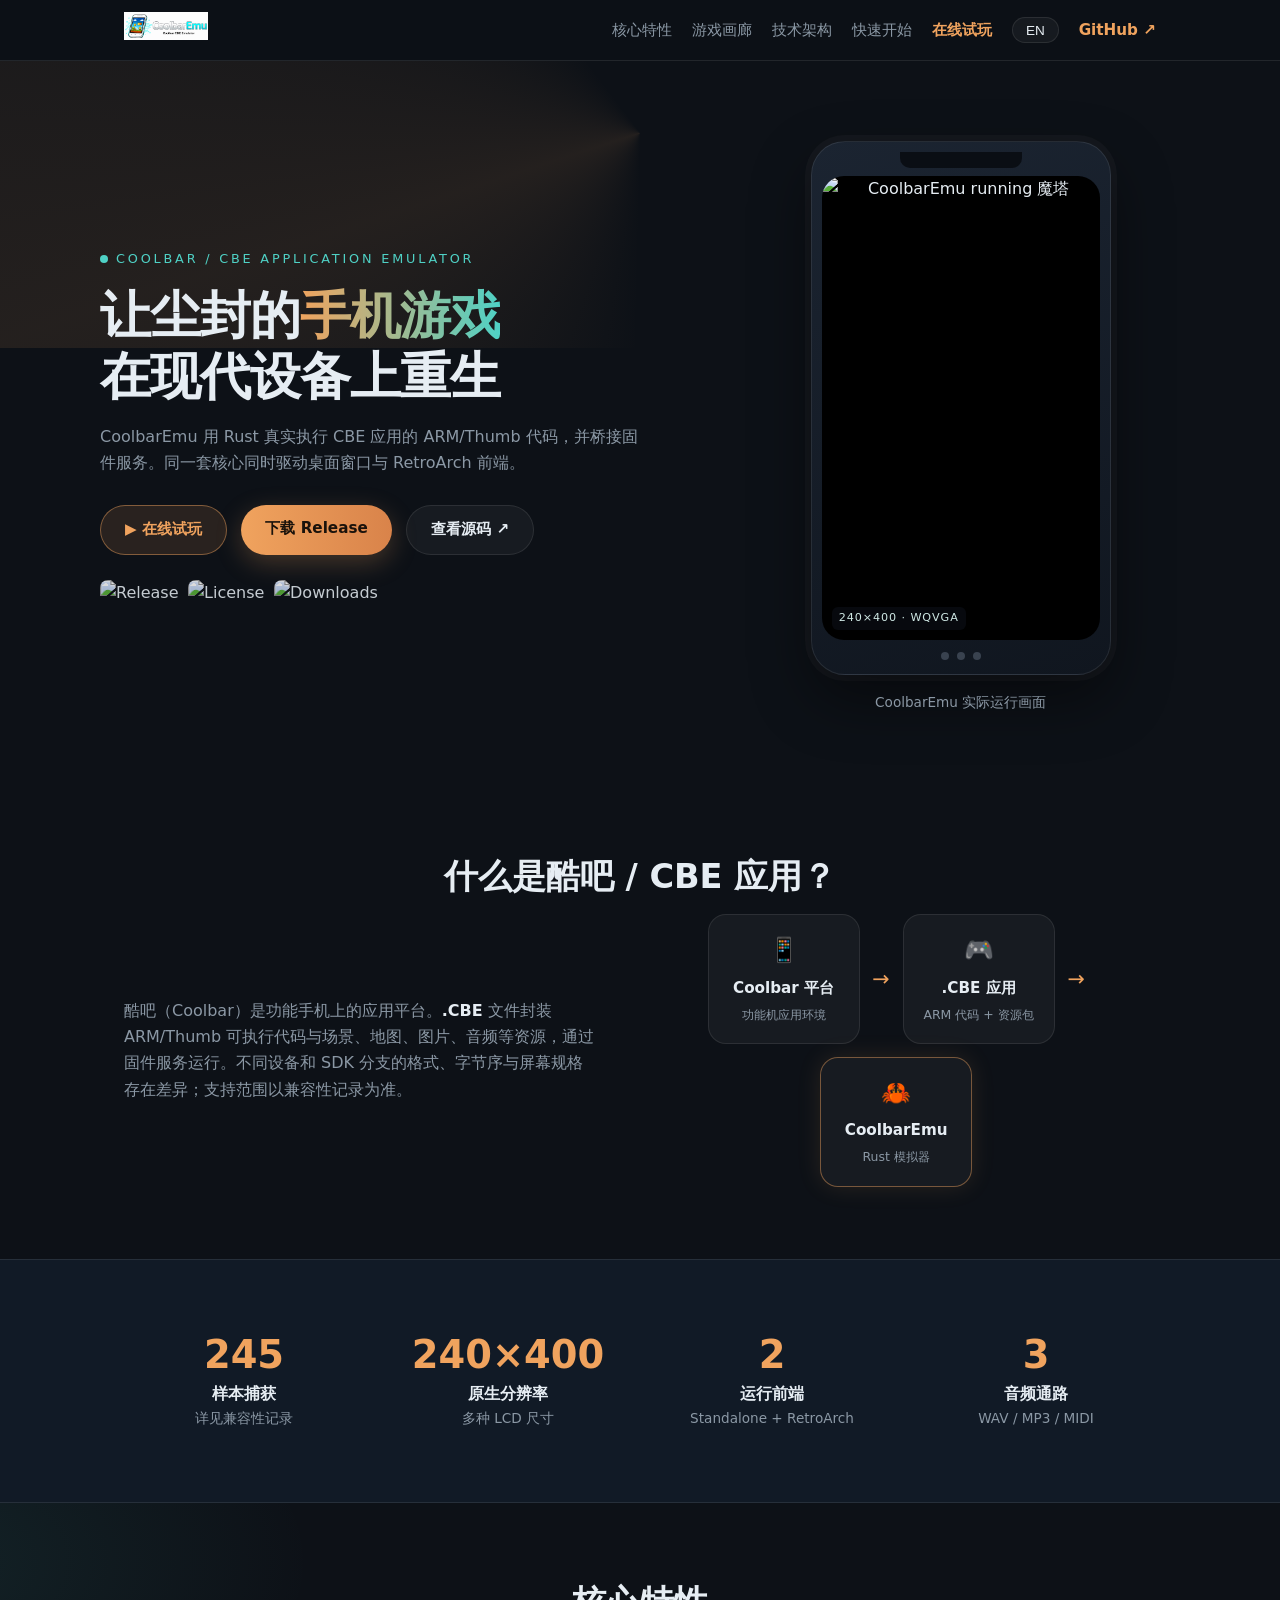
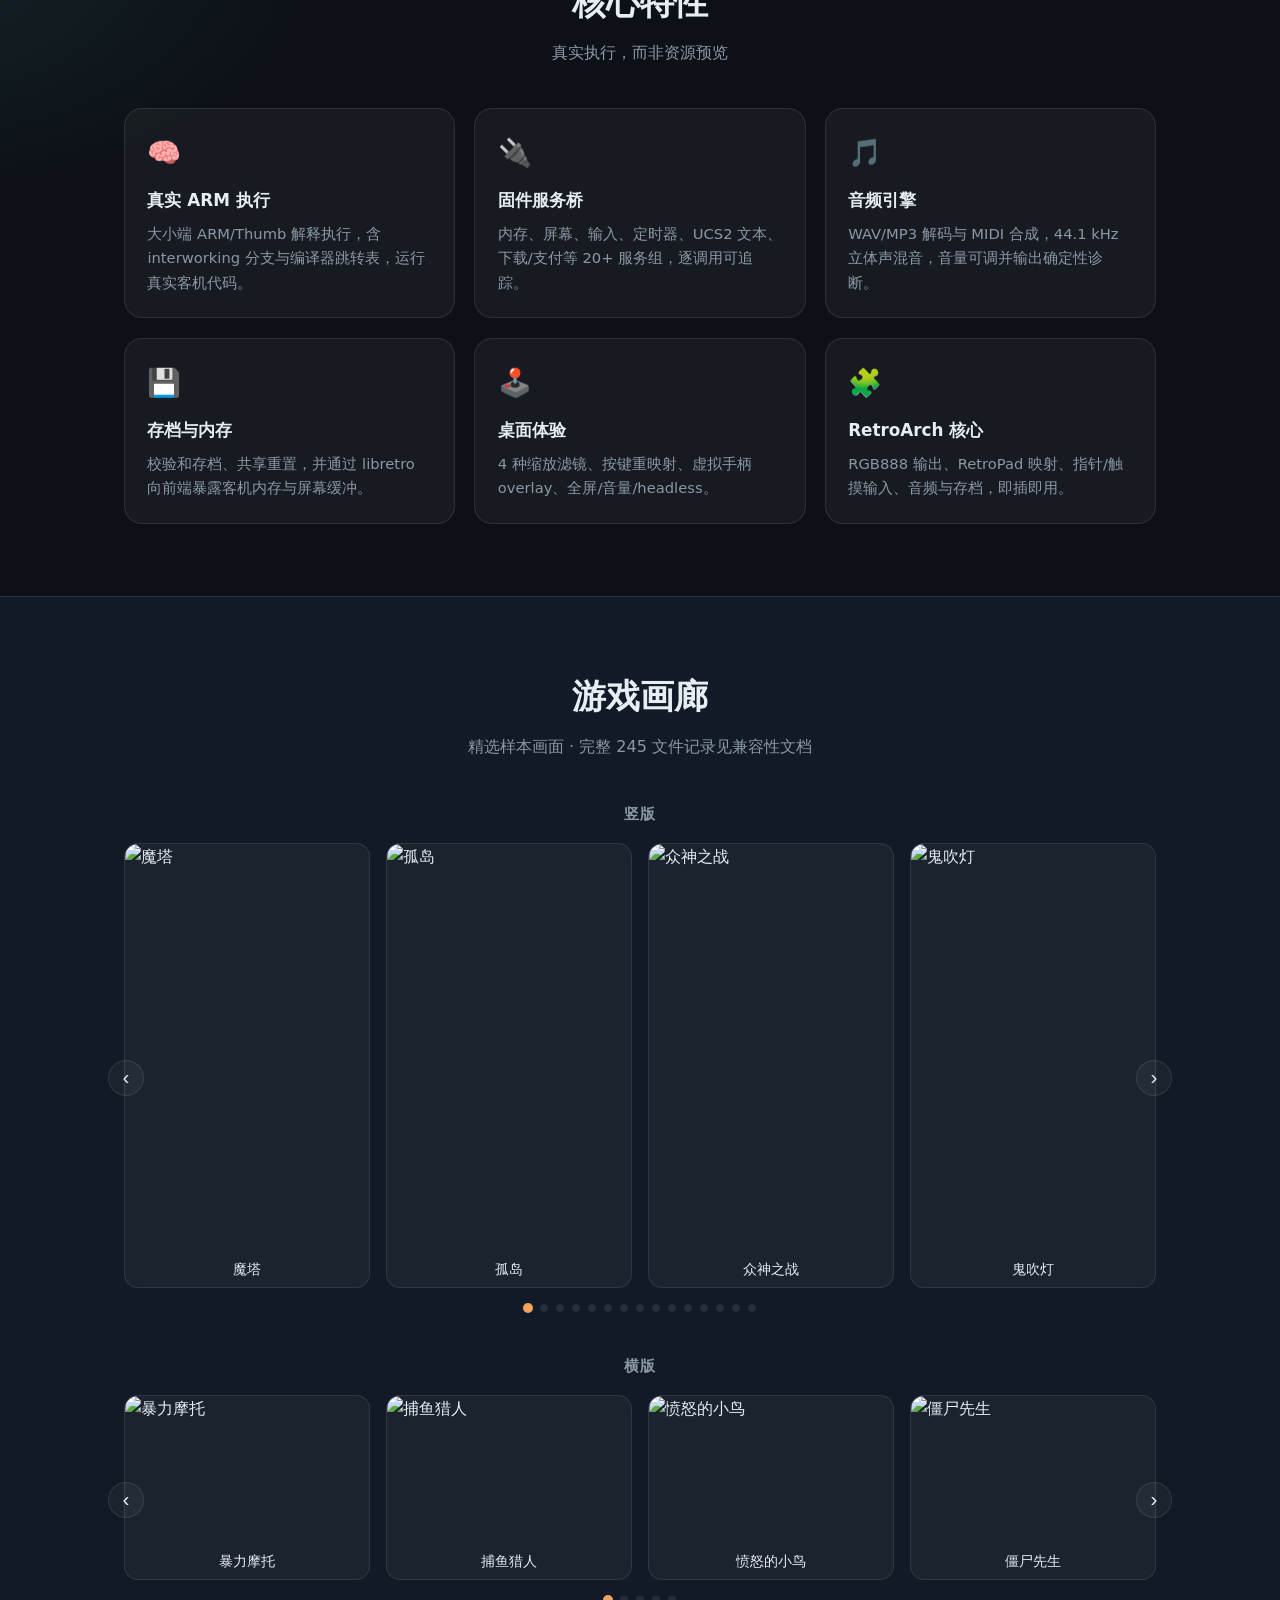
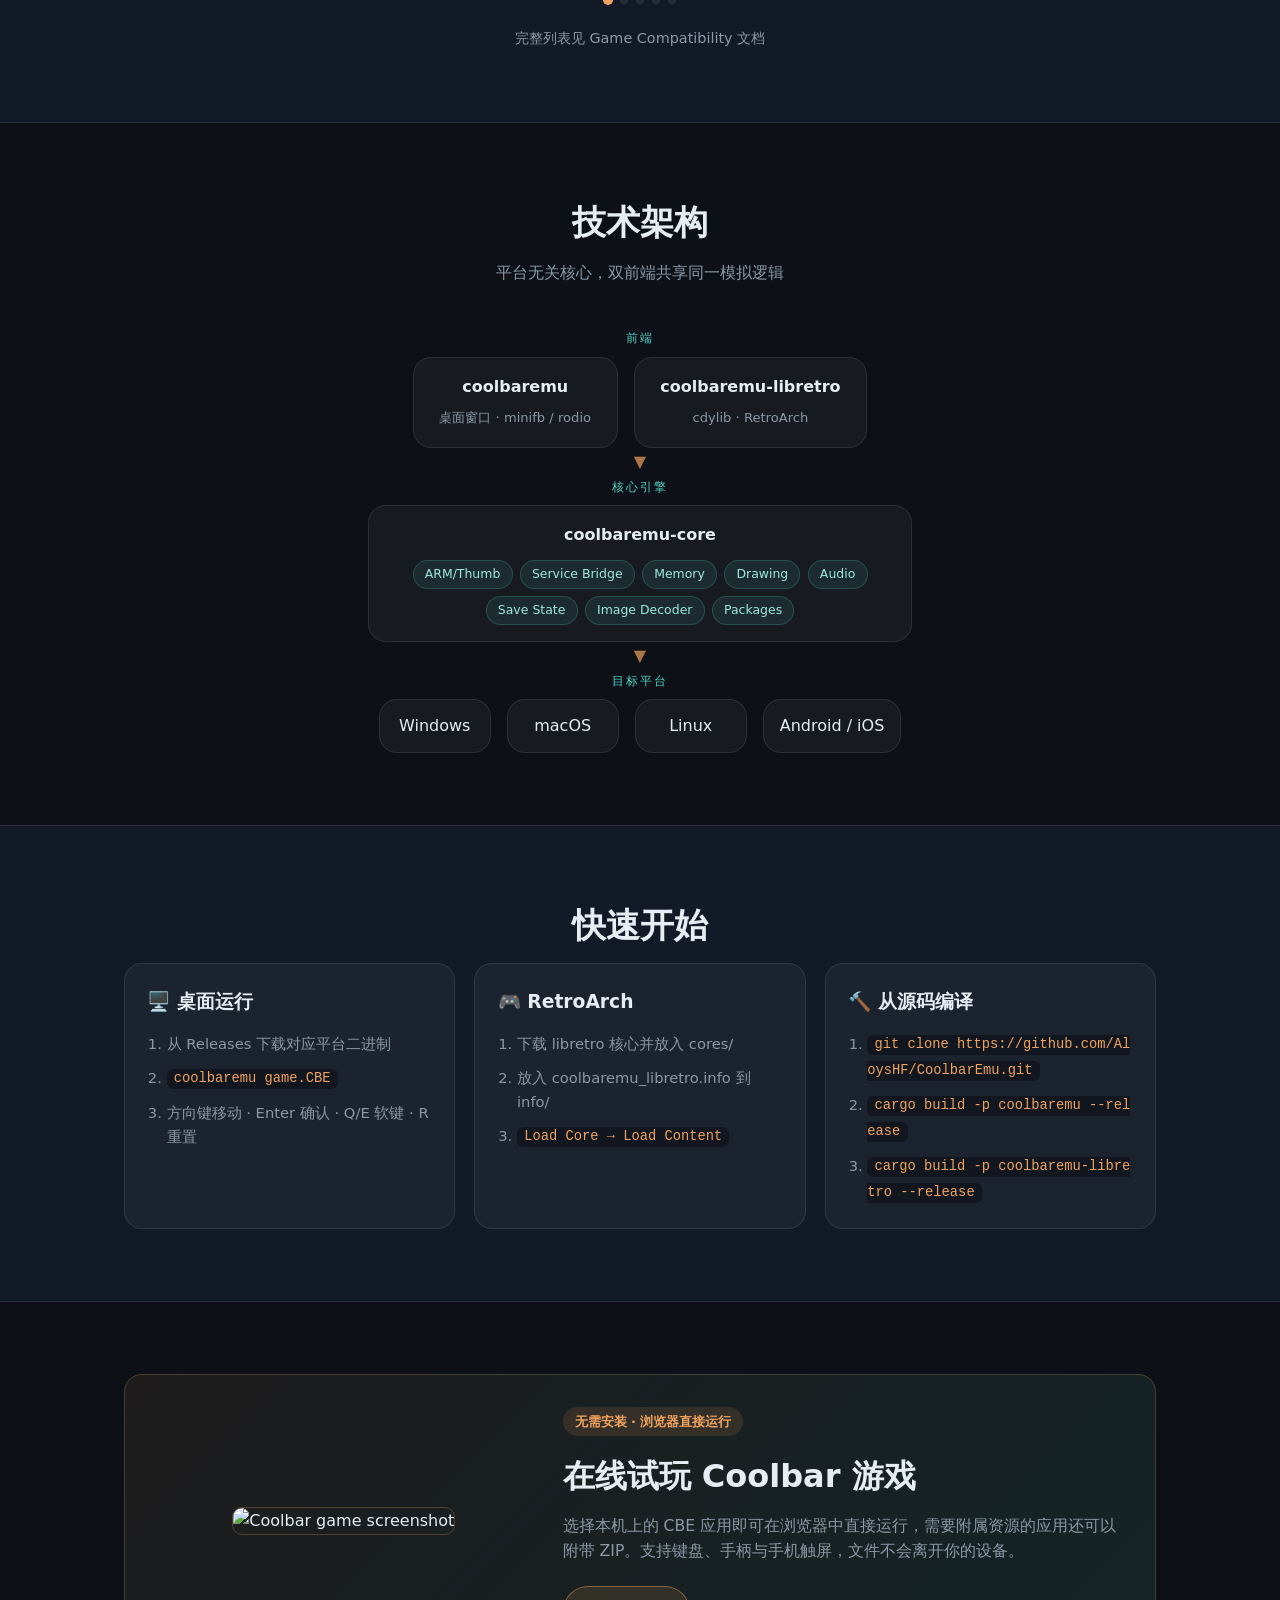
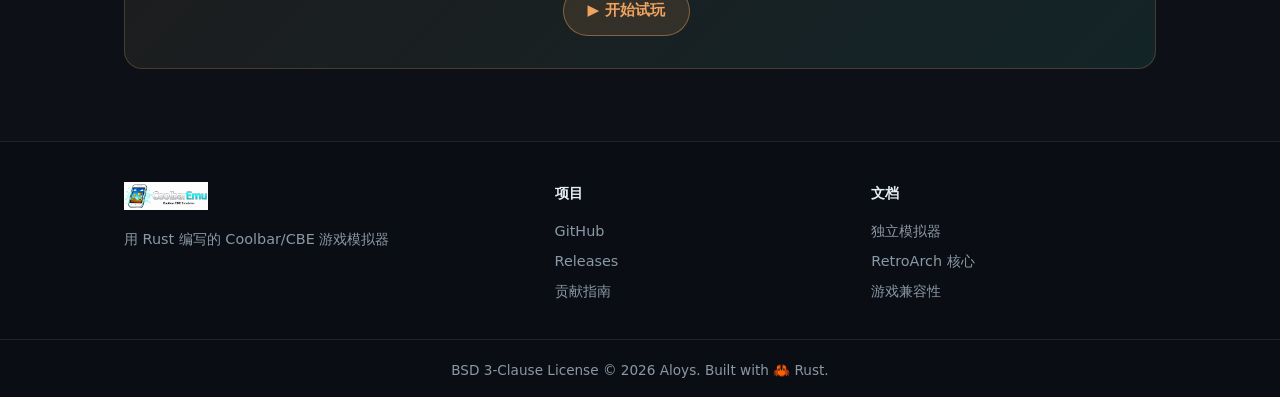
==== commit 4860ce25: "Add EmulatorJS browser core and online play page Build the libretro core as a wasm32-unknown-emscrip" ====
--- a/site/index.html
+++ b/site/index.html
@@ -21,6 +21,7 @@
         <a href="#gallery" data-i18n="nav.gallery">游戏画廊</a>
         <a href="#architecture" data-i18n="nav.arch">技术架构</a>
         <a href="#quickstart" data-i18n="nav.quickstart">快速开始</a>
+        <a href="play.html" class="nav-play" data-i18n="nav.play">在线试玩</a>
         <button id="lang-toggle" class="lang-toggle" aria-label="Switch language">EN</button>
         <a class="nav-github" href="https://github.com/AloysHF/CoolbarEmu" target="_blank" rel="noopener">GitHub ↗</a>
       </div>
@@ -40,6 +41,7 @@
           同一套核心同时驱动桌面窗口与 RetroArch 前端。
         </p>
         <div class="hero-actions">
+          <a class="button play" href="play.html" data-i18n="hero.play">▶ 在线试玩</a>
           <a class="button primary" href="https://github.com/AloysHF/CoolbarEmu/releases/latest" target="_blank" rel="noopener" data-i18n="hero.download">下载 Release</a>
           <a class="button secondary" href="https://github.com/AloysHF/CoolbarEmu" target="_blank" rel="noopener" data-i18n="hero.source">查看源码 ↗</a>
         </div>
@@ -230,6 +232,23 @@
     </div>
   </section>
 
+  <!-- ====== ONLINE PLAY CTA ====== -->
+  <section id="play" class="section">
+    <div class="container">
+      <div class="play-cta">
+        <div class="play-cta-cover">
+          <img src="docs/images/B/魔塔.png" alt="Coolbar game screenshot" loading="lazy">
+        </div>
+        <div class="play-cta-body">
+          <span class="play-cta-badge" data-i18n="play.badge">无需安装 · 浏览器直接运行</span>
+          <h2 data-i18n="play.title">在线试玩 Coolbar 游戏</h2>
+          <p data-i18n="play.desc">选择本机上的 CBE 应用即可在浏览器中直接运行，需要附属资源的应用还可以附带 ZIP。支持键盘、手柄与手机触屏，文件不会离开你的设备。</p>
+          <a class="button play" href="play.html" data-i18n="play.button">▶ 开始试玩</a>
+        </div>
+      </div>
+    </div>
+  </section>
+
   <!-- ====== FOOTER ====== -->
   <footer>
     <div class="container footer-grid">
--- a/site/css/style.css
+++ b/site/css/style.css
@@ -263,7 +263,7 @@
 .phone-screen img {
   width: 100%;
   height: 100%;
-  object-fit: cover;
+  object-fit: contain;
   display: block;
 }
 
@@ -486,7 +486,7 @@
 .gallery-item img {
   width: 100%;
   aspect-ratio: 240 / 400;
-  object-fit: cover;
+  object-fit: contain;
   display: block;
 }
 
@@ -679,6 +679,69 @@
   word-break: break-all;
 }
 
+.nav-links a.nav-play {
+  color: var(--amber);
+  font-weight: 600;
+}
+
+.button.play {
+  background: rgba(240, 163, 94, 0.12);
+  color: var(--amber);
+  border: 1px solid rgba(240, 163, 94, 0.45);
+}
+
+.button.play:hover {
+  background: rgba(240, 163, 94, 0.2);
+  border-color: var(--amber);
+  box-shadow: 0 8px 26px rgba(240, 163, 94, 0.22);
+}
+
+/* Online play call to action */
+
+#play .play-cta {
+  display: grid;
+  grid-template-columns: 0.8fr 1.2fr;
+  gap: 2rem;
+  align-items: center;
+  padding: 2rem;
+  background: linear-gradient(135deg, rgba(240, 163, 94, 0.08), rgba(79, 209, 197, 0.1));
+  border: 1px solid rgba(240, 163, 94, 0.22);
+  border-radius: var(--radius);
+}
+
+.play-cta-cover {
+  text-align: center;
+}
+
+.play-cta-cover img {
+  max-height: 360px;
+  width: auto;
+  border: 1px solid rgba(240, 163, 94, 0.25);
+  border-radius: 10px;
+  image-rendering: pixelated;
+}
+
+.play-cta-badge {
+  display: inline-block;
+  padding: 4px 12px;
+  border-radius: 999px;
+  background: rgba(240, 163, 94, 0.12);
+  color: var(--amber);
+  font-size: 0.8rem;
+  font-weight: 600;
+}
+
+.play-cta-body h2 {
+  font-size: clamp(1.5rem, 3vw, 2rem);
+  margin: 14px 0 10px;
+}
+
+.play-cta-body p {
+  color: var(--muted);
+  font-size: 0.98rem;
+  margin-bottom: 22px;
+}
+
 /* Footer */
 
 footer {
@@ -742,7 +805,8 @@
 
 @media (max-width: 900px) {
   .hero-grid,
-  .about-grid {
+  .about-grid,
+  #play .play-cta {
     grid-template-columns: 1fr;
   }
 
@@ -750,6 +814,10 @@
   .qs-grid,
   .stats-grid {
     grid-template-columns: repeat(2, 1fr);
+  }
+
+  .play-cta-cover img {
+    max-height: 280px;
   }
 }
 
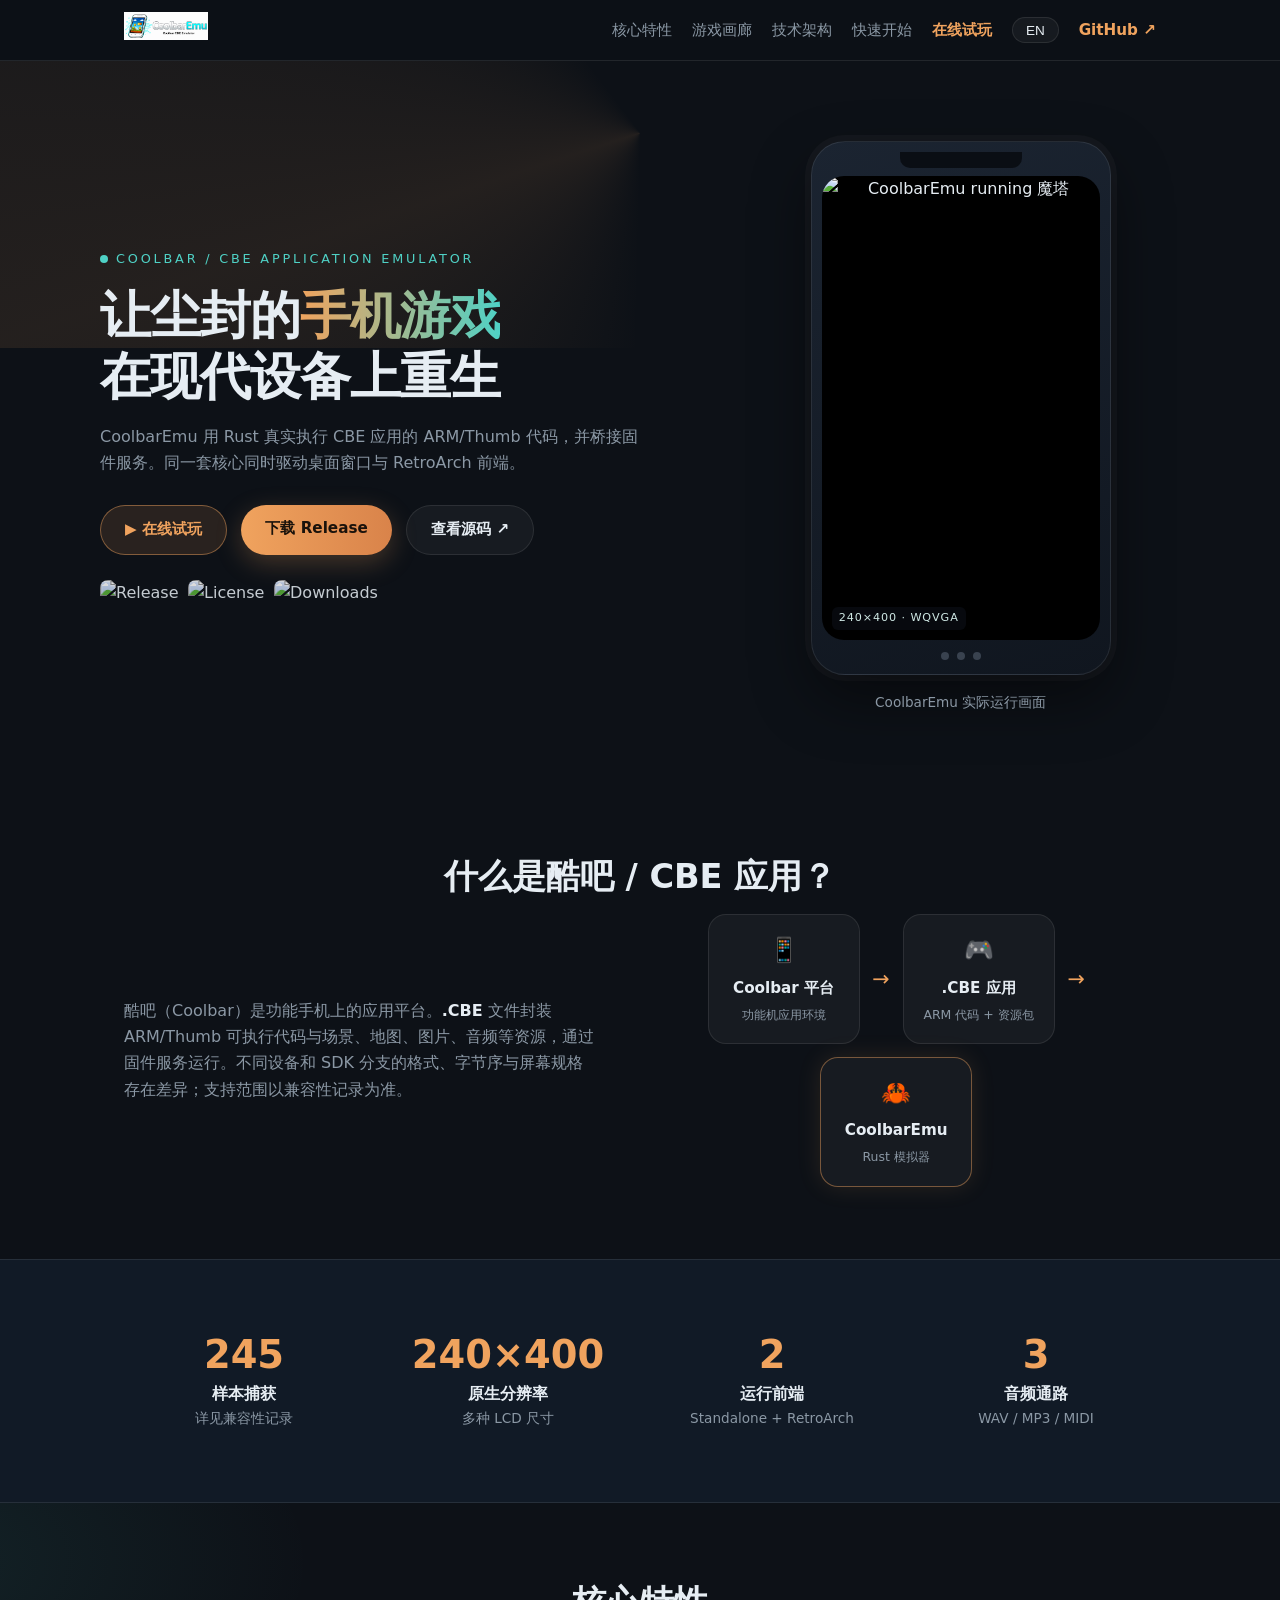
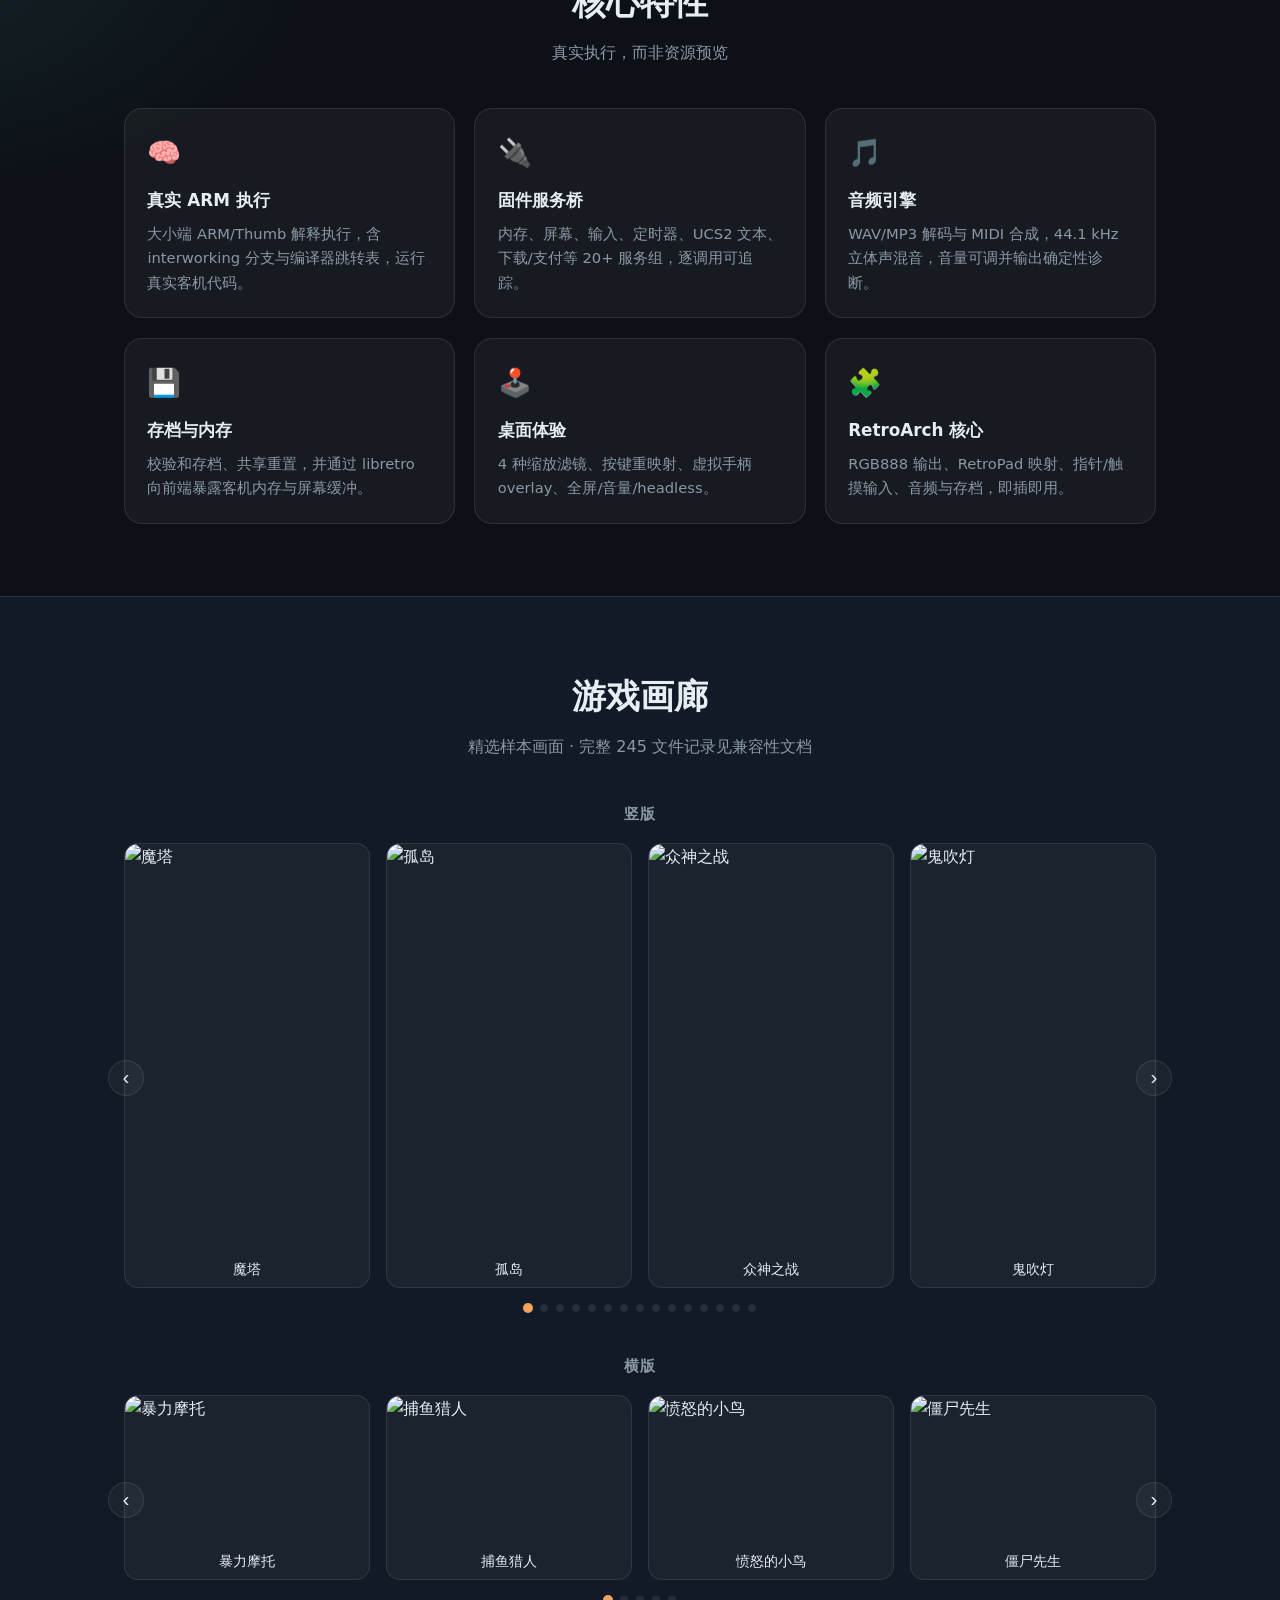
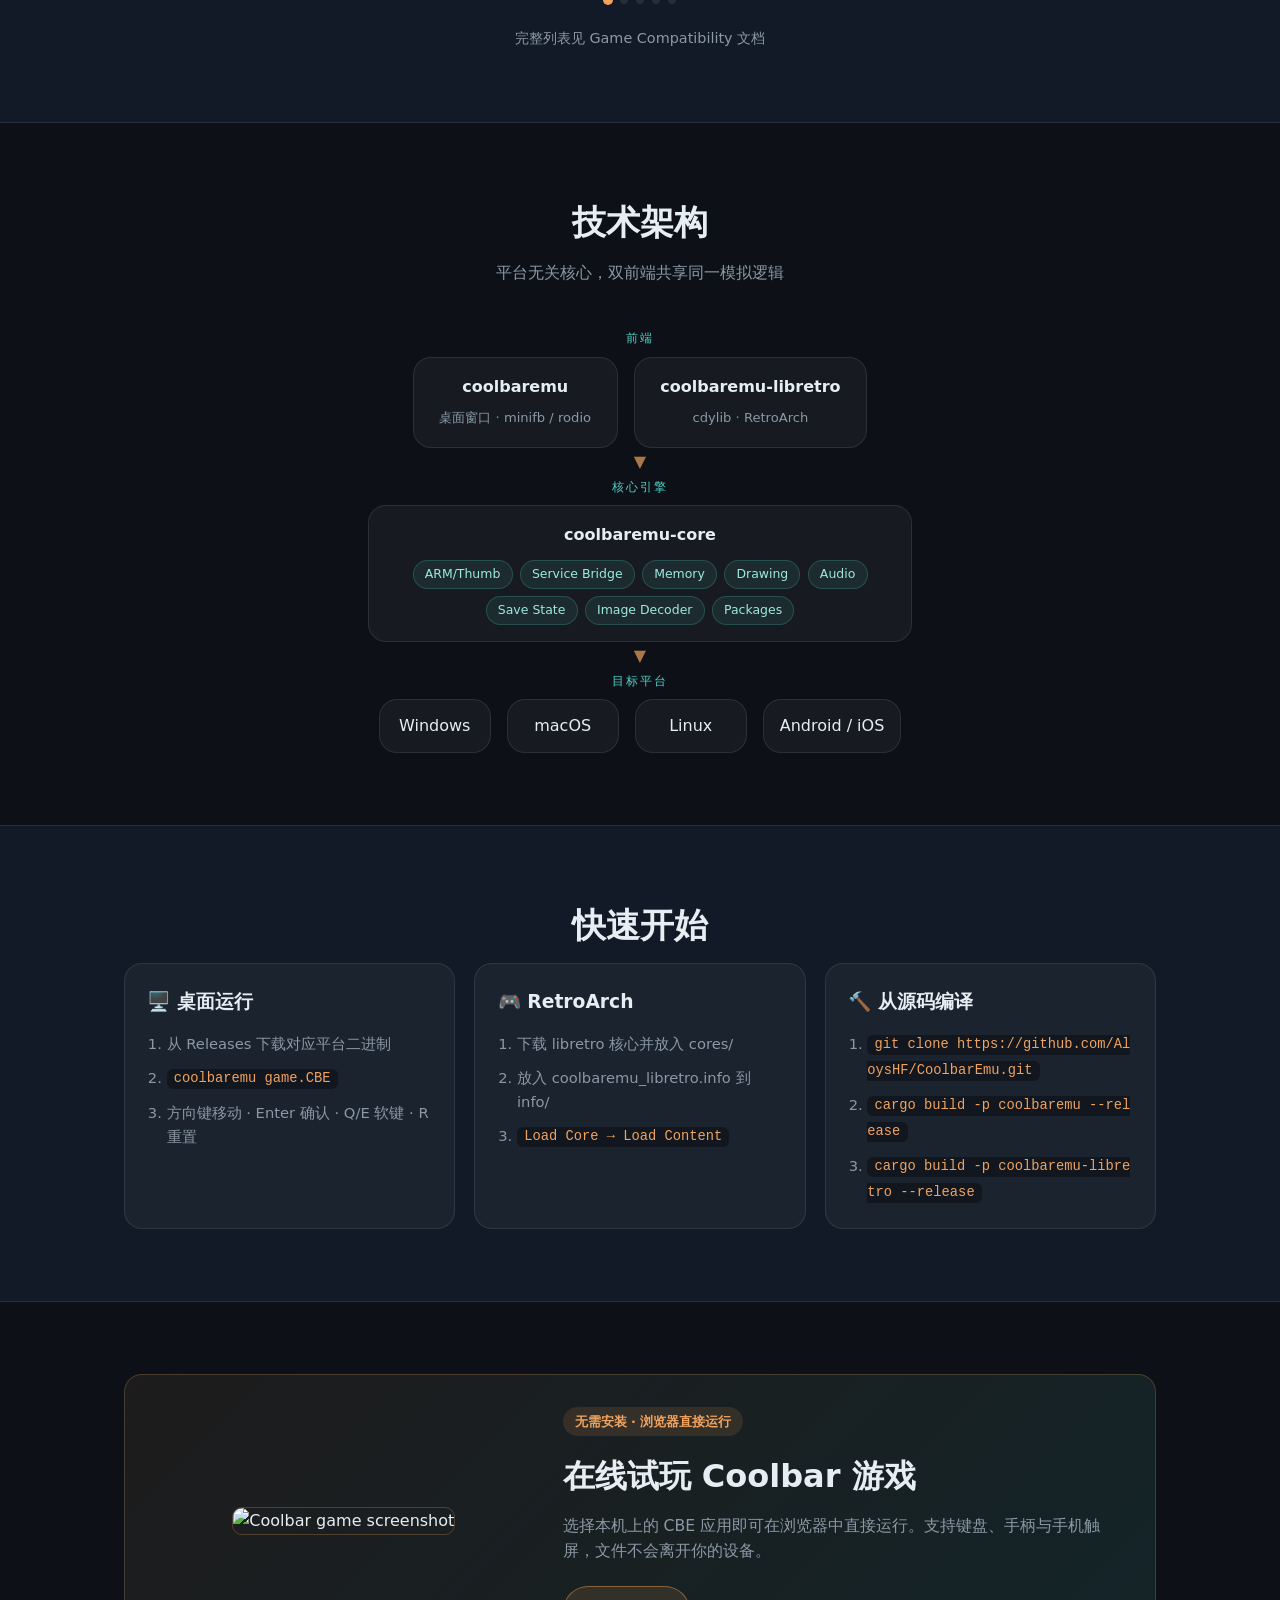
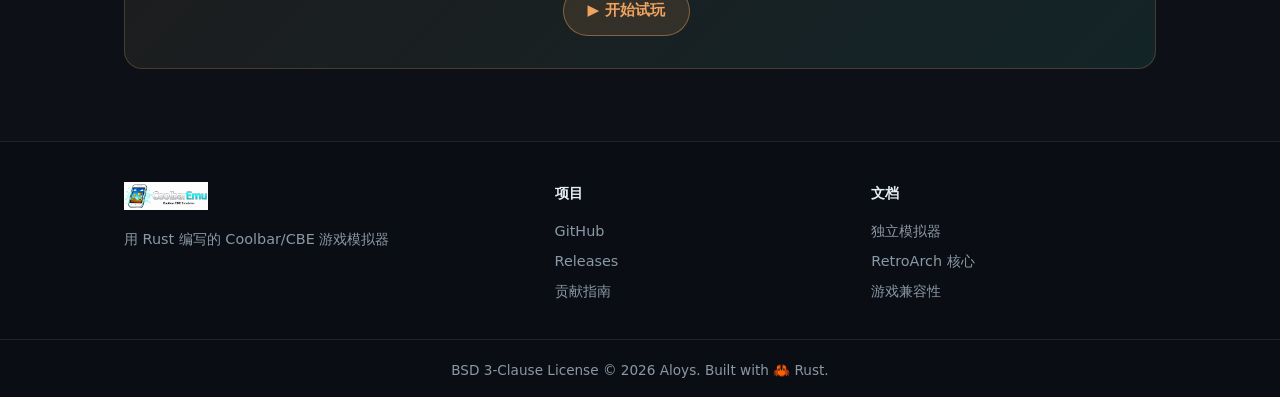
==== commit 67f77574: "Fix EmulatorJS core startup and simplify the online player The wasm core declared retro_log_printf_t" ====
--- a/site/index.html
+++ b/site/index.html
@@ -242,7 +242,7 @@
         <div class="play-cta-body">
           <span class="play-cta-badge" data-i18n="play.badge">无需安装 · 浏览器直接运行</span>
           <h2 data-i18n="play.title">在线试玩 Coolbar 游戏</h2>
-          <p data-i18n="play.desc">选择本机上的 CBE 应用即可在浏览器中直接运行，需要附属资源的应用还可以附带 ZIP。支持键盘、手柄与手机触屏，文件不会离开你的设备。</p>
+          <p data-i18n="play.desc">选择本机上的 CBE 应用即可在浏览器中直接运行。支持键盘、手柄与手机触屏，文件不会离开你的设备。</p>
           <a class="button play" href="play.html" data-i18n="play.button">▶ 开始试玩</a>
         </div>
       </div>
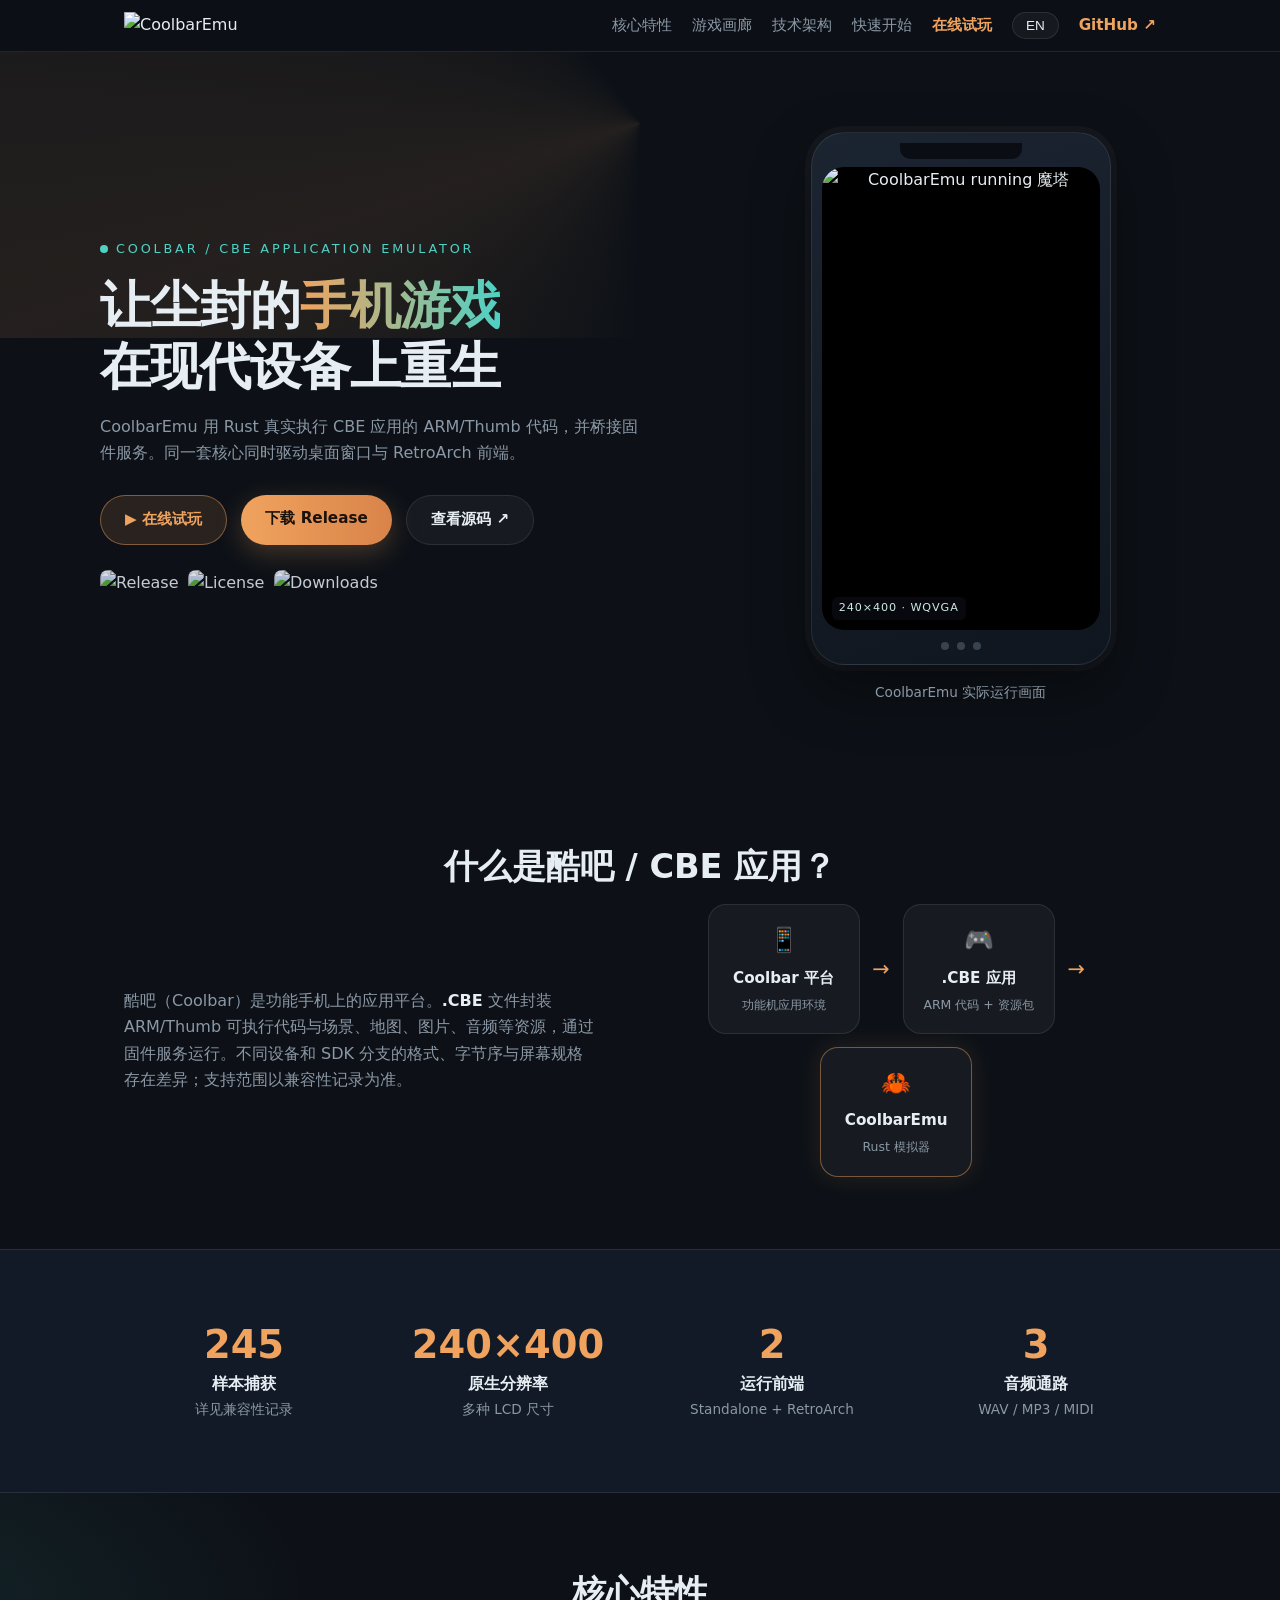
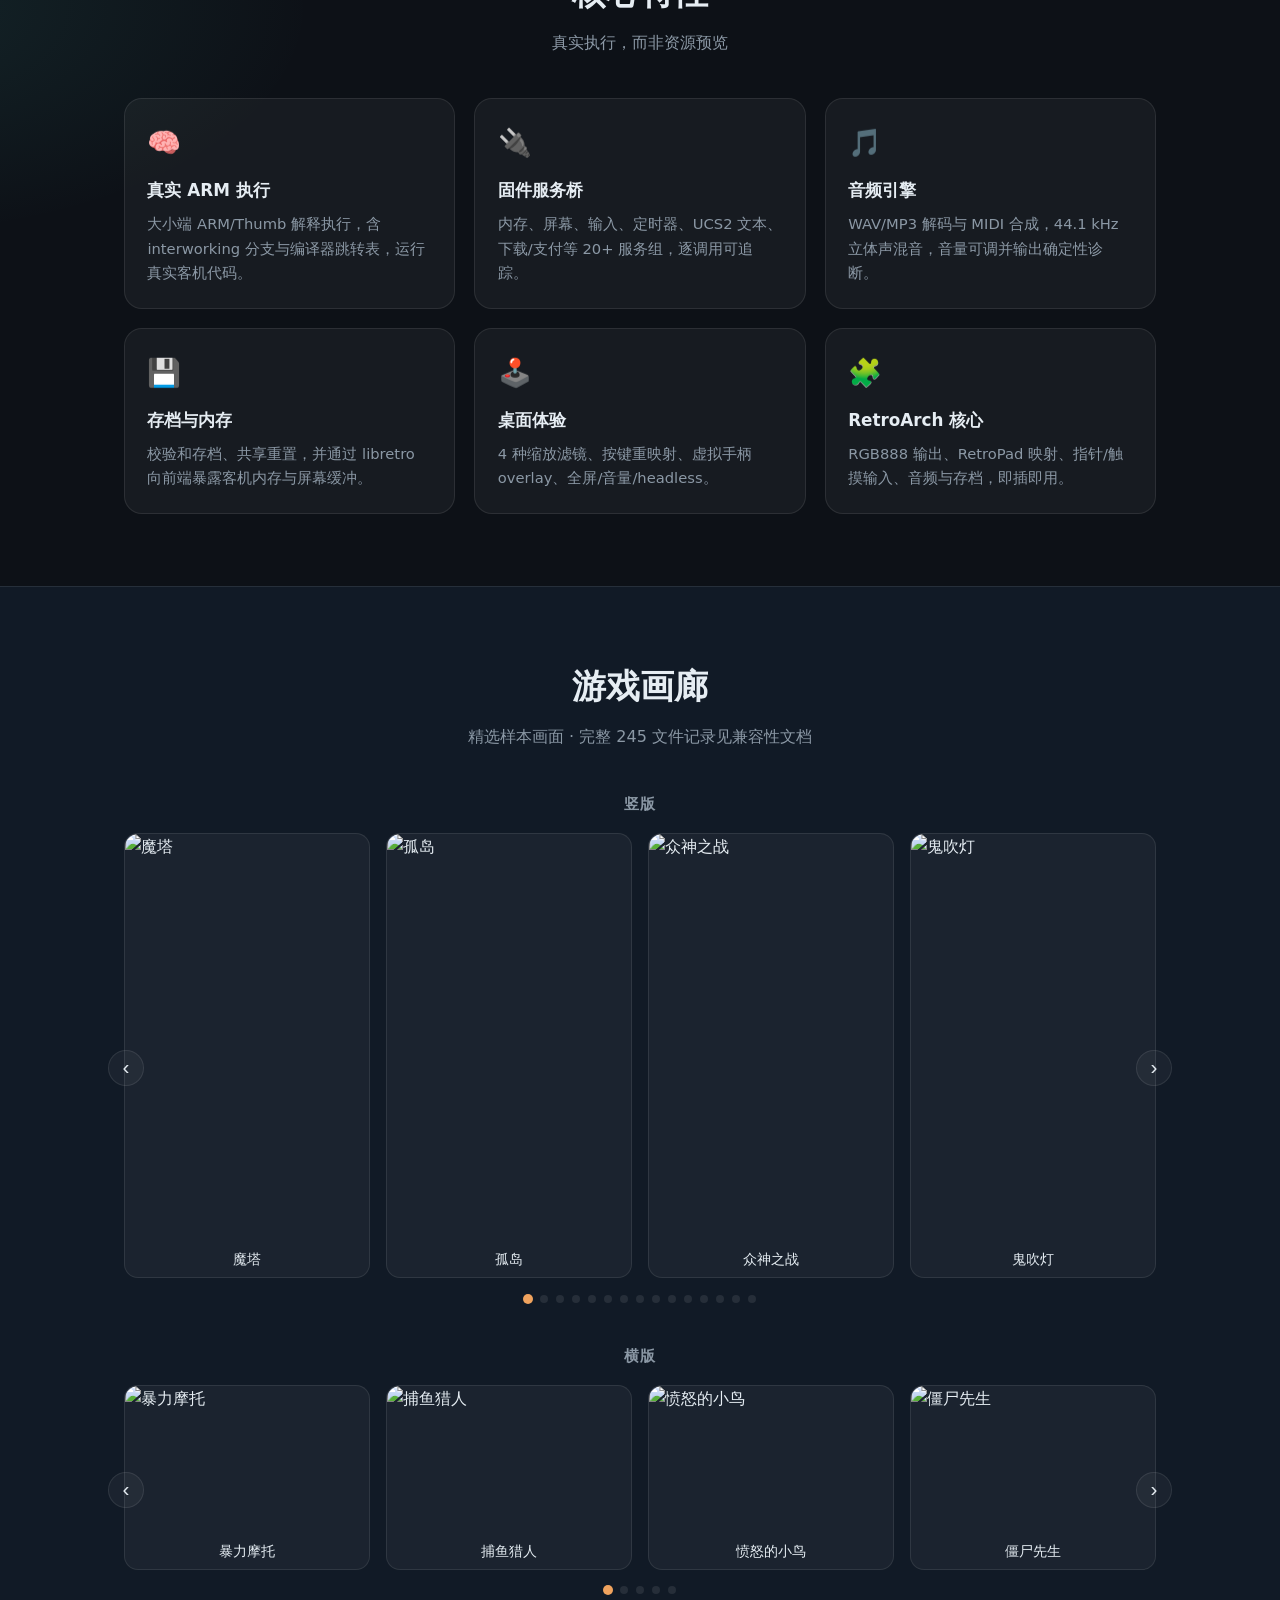
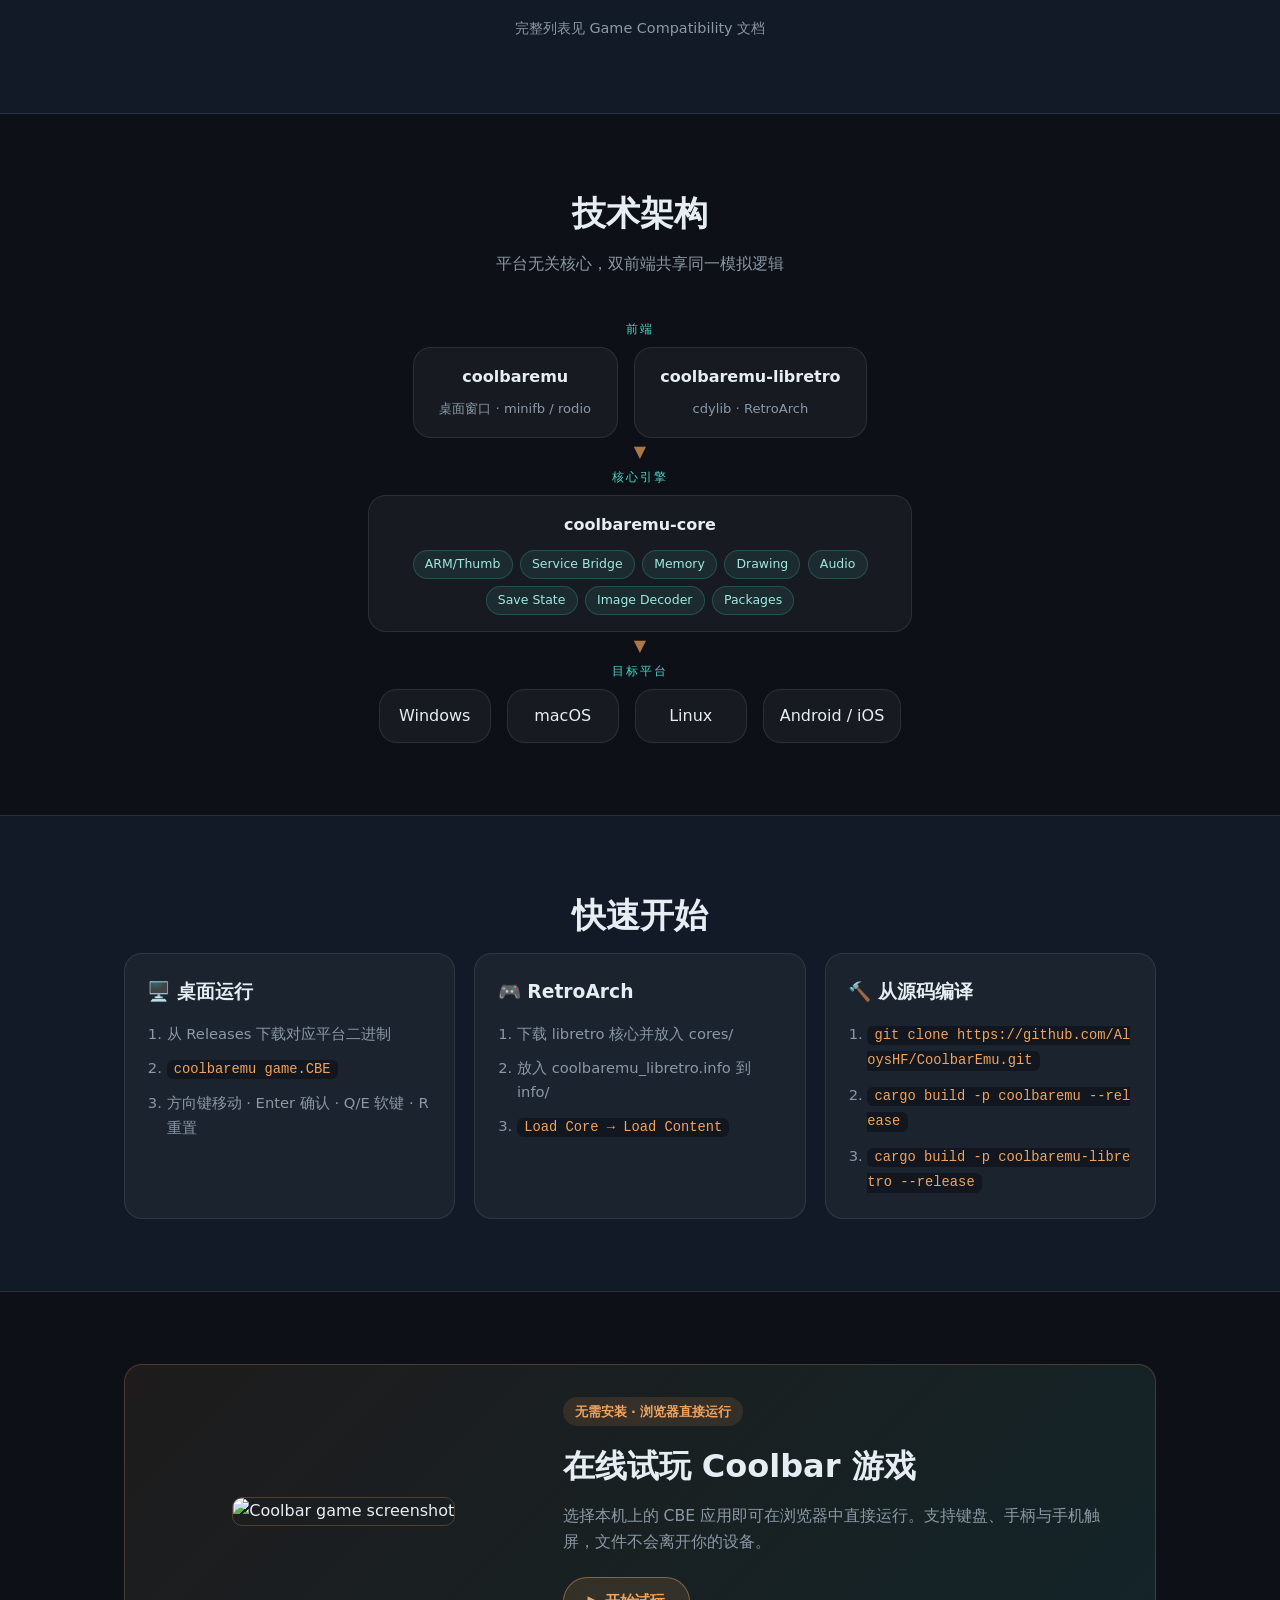
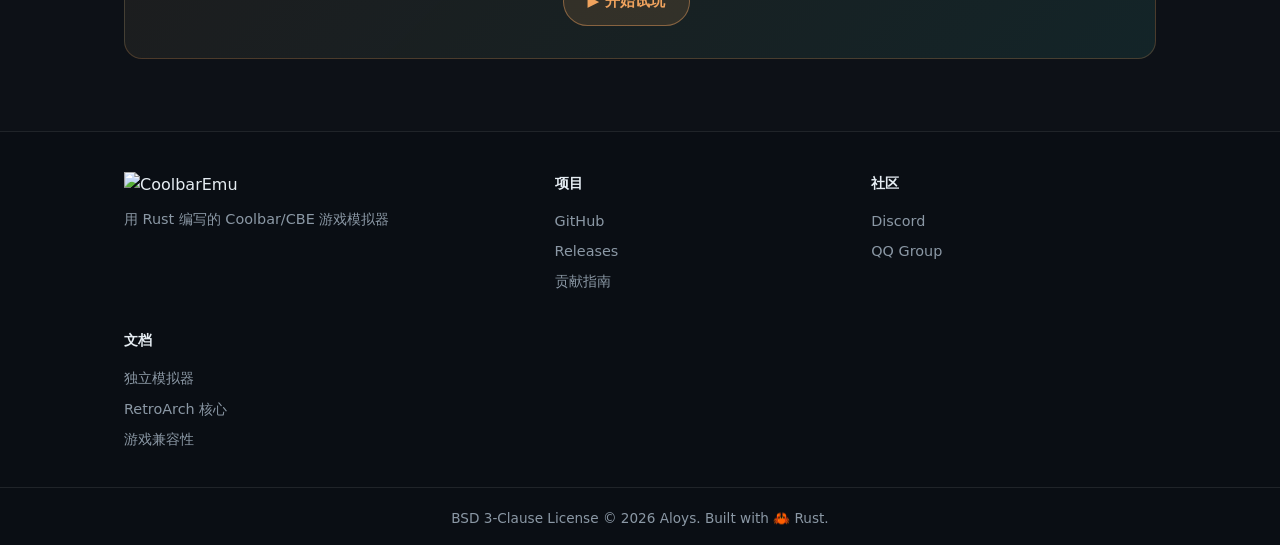
==== commit 8b3bb9c0: "docs: update Discord invite link and add QQ group link" ====
--- a/site/index.html
+++ b/site/index.html
@@ -263,6 +263,11 @@
         <a href="https://github.com/AloysHF/CoolbarEmu/blob/master/docs/CONTRIBUTING.md" target="_blank" rel="noopener" data-i18n="footer.contrib">贡献指南</a>
       </div>
       <div class="footer-col">
+        <h4 data-i18n="footer.community">社区</h4>
+        <a href="https://discord.gg/E4SQjXUkZy" target="_blank" rel="noopener">Discord</a>
+        <a href="https://qm.qq.com/q/LAO7DKAWUC" target="_blank" rel="noopener">QQ Group</a>
+      </div>
+      <div class="footer-col">
         <h4 data-i18n="footer.docs">文档</h4>
         <a href="https://github.com/AloysHF/CoolbarEmu/blob/master/docs/Standalone-Emulator.md" target="_blank" rel="noopener" data-i18n="footer.standalone">独立模拟器</a>
         <a href="https://github.com/AloysHF/CoolbarEmu/blob/master/docs/RetroArch-Core.md" target="_blank" rel="noopener" data-i18n="footer.retro">RetroArch 核心</a>
